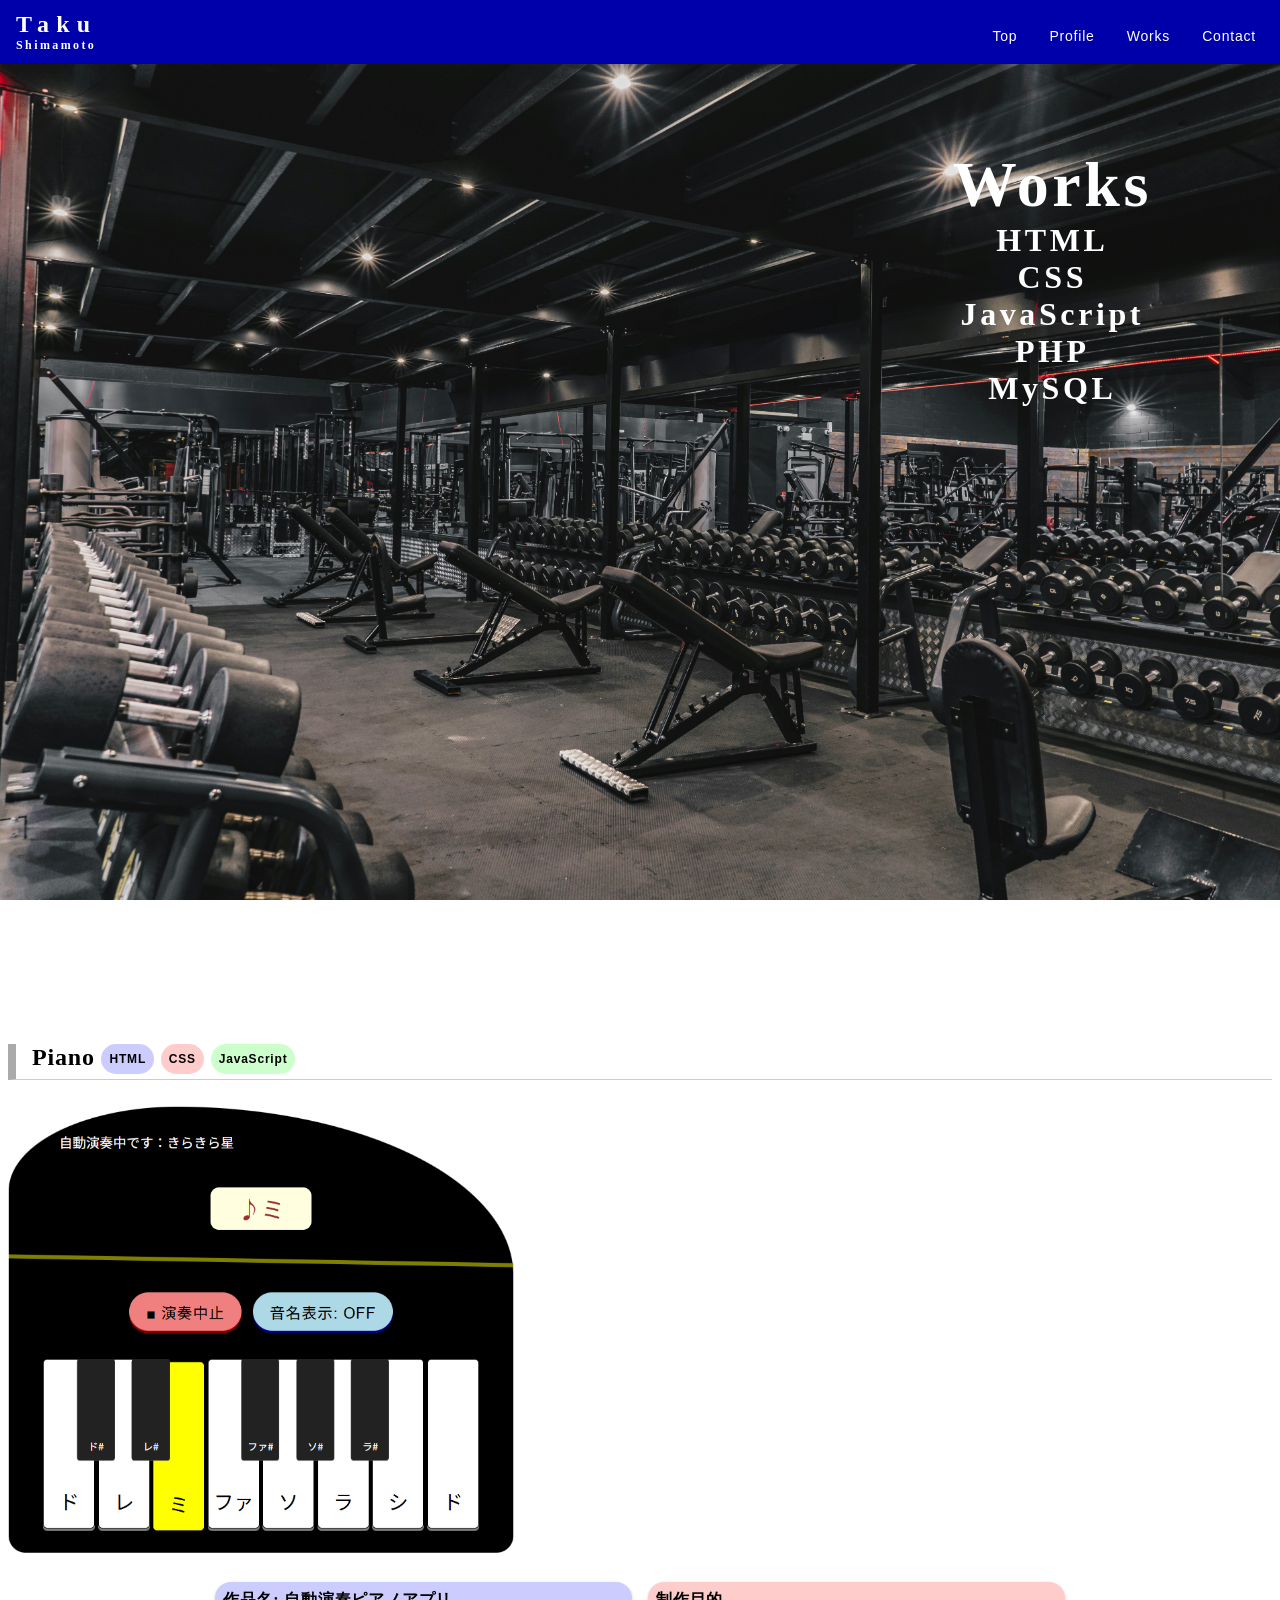
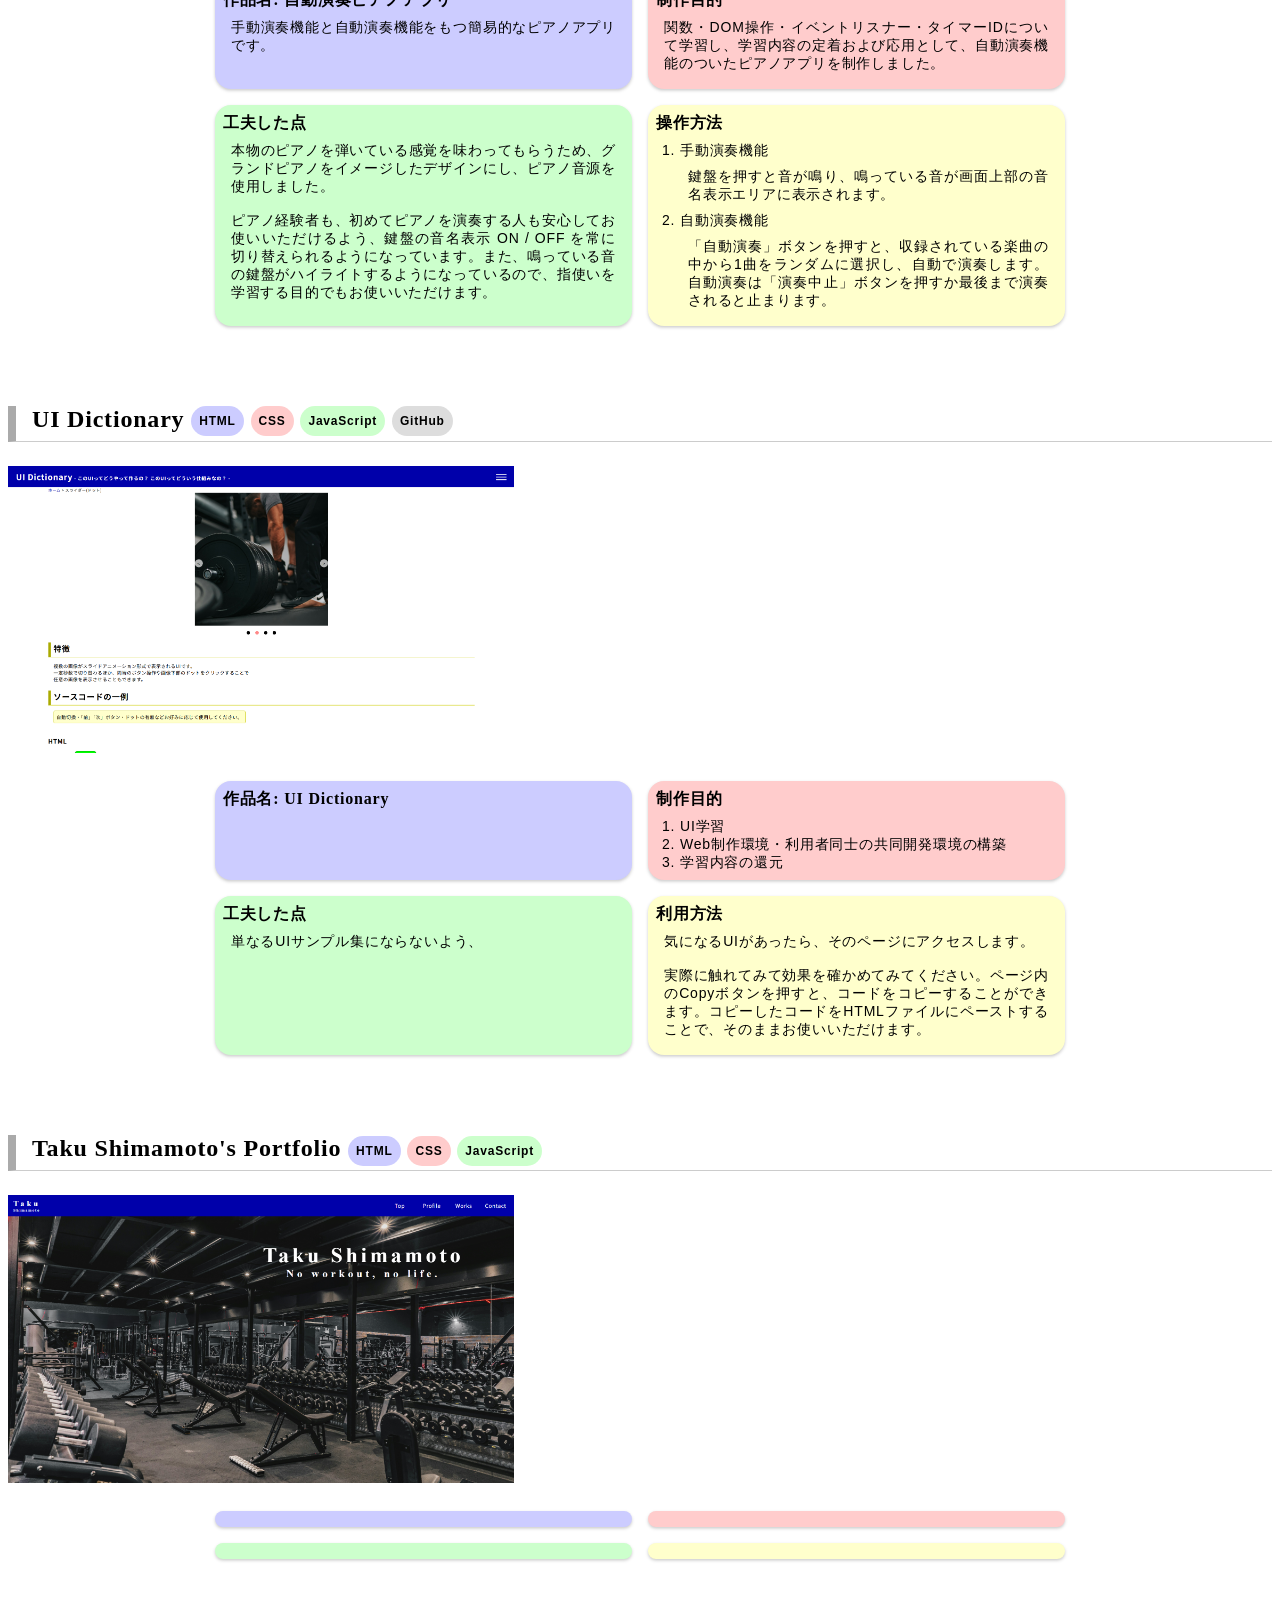
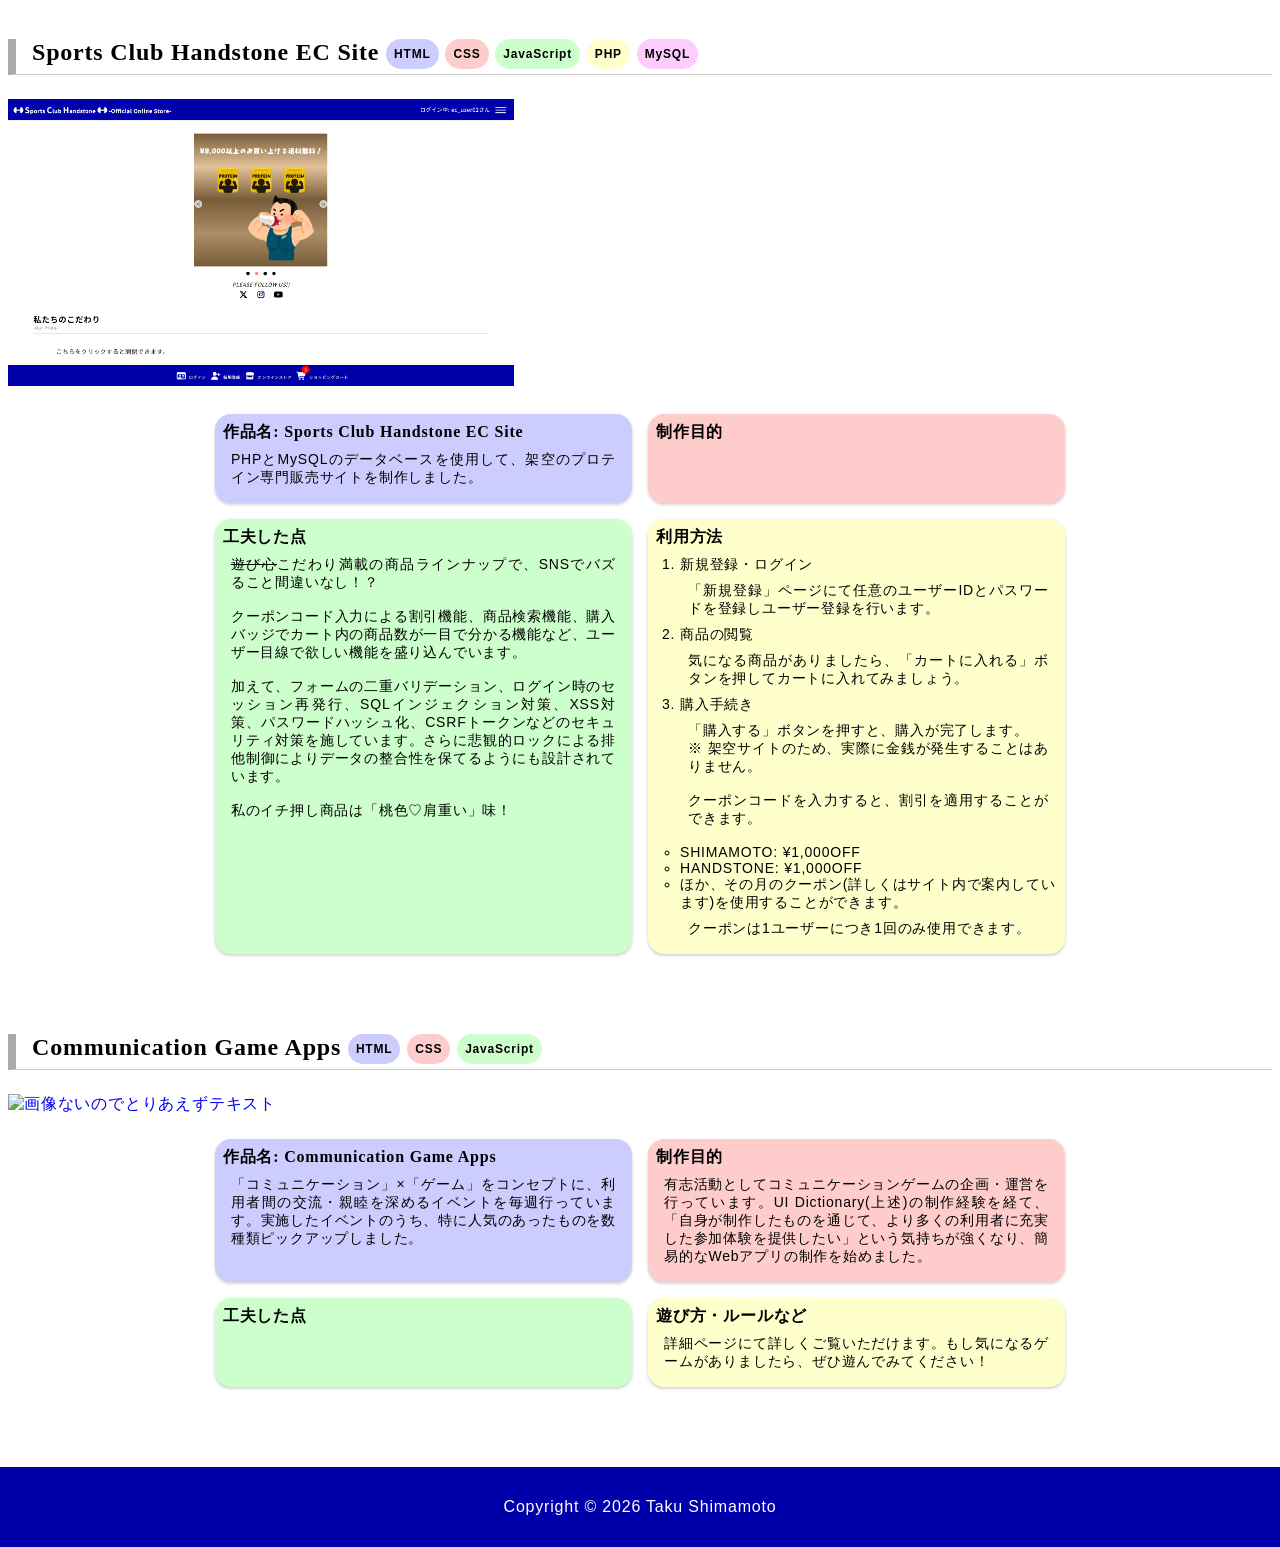
==== works/index.html @ 3e177816 "7/27" ====
<!DOCTYPE html>
<html lang="ja">
    <head>
        <link rel="stylesheet" href="../css/common.css" />
        <link rel="stylesheet" href="../css/works.css" />
        <meta charset="UTF-8" />
        <meta name="viewport" content="width=device-width, initial-scale=1.0" />
        <title>Taku Shimamoto's Portfolio</title>
    </head>
    <body>
        <header>
            <h1 class="header-left">
                    <a href="../index.html">
                        <span>Taku</span>
                        <span>Shimamoto</span>
                    </a>
                </h1>
            <nav class="header-right">
                <ul class="menu-list">
                    <li class="menu"><a href="#">Top</a></li>
                    <li class="menu"><a href="../index.html#profile">Profile</a></li>
                    <li class="menu"><a href="../index.html#works">Works</a></li>
                    <li class="menu"><a href="../index.html#contact">Contact</a></li>
                </ul>
            </nav>
        </header>
        <div class="main-img">
            <h2>
                <span>Works</span>
                <span>HTML<br /> CSS <br /> JavaScript <br /> PHP <br /> MySQL</span>
            </h2>
        </div>
        <main>
            <section>
                <h3 id="piano">
                    Piano
                    <span class="tag html">HTML</span>
                    <span class="tag css">CSS</span>
                    <span class="tag javascript">JavaScript</span>
                </h3>
                <a href="piano.html">
                    <img class="work-img" src="../images/piano.png" alt="自動演奏ピアノアプリ" />
                </a>
                <div class="card-wrapper">
                    <div class="card">
                        <h4>作品名: 自動演奏ピアノアプリ</h4>
                        <p>
                            手動演奏機能と自動演奏機能をもつ簡易的なピアノアプリです。
                        </p>
                    </div>
                    <div class="card">
                        <h4>制作目的</h4>
                        <p>
                            関数・DOM操作・イベントリスナー・タイマーIDについて学習し、学習内容の定着および応用として、自動演奏機能のついたピアノアプリを制作しました。
                        </p>
                    </div>
                    <div class="card">
                        <h4>工夫した点</h4>
                        <p>
                            本物のピアノを弾いている感覚を味わってもらうため、グランドピアノをイメージしたデザインにし、ピアノ音源を使用しました。
                        </p>
                        <p>
                            ピアノ経験者も、初めてピアノを演奏する人も安心してお使いいただけるよう、鍵盤の音名表示 ON / OFF を常に切り替えられるようになっています。また、鳴っている音の鍵盤がハイライトするようになっているので、指使いを学習する目的でもお使いいただけます。
                        </p>
                    </div>
                    <div class="card">
                        <h4>操作方法</h4>
                        <ol>
                            <li>
                                手動演奏機能
                                <p>
                                    鍵盤を押すと音が鳴り、鳴っている音が画面上部の音名表示エリアに表示されます。
                                </p>
                            </li>
                            <li>
                                自動演奏機能
                                <p>
                                    「自動演奏」ボタンを押すと、収録されている楽曲の中から1曲をランダムに選択し、自動で演奏します。自動演奏は「演奏中止」ボタンを押すか最後まで演奏されると止まります。
                                </p>
                            </li>
                        </ol>
                    </div>
                </div>
            </section>
            <section>
                <h3 id="ui_dictionary">
                    UI Dictionary
                    <span class="tag html">HTML</span>
                    <span class="tag css">CSS</span>
                    <span class="tag javascript">JavaScript</span>
                    <span class="tag others">GitHub</span>
                </h3>
                <a href="../../UI_dictionary/index.html">
                    <img class="work-img" src="../images/ui_dictionary.png" alt="UI Dictionary" />
                </a>
                <div class="card-wrapper">
                    <div class="card">
                        <h4>作品名: UI Dictionary</h4>
                        <p>

                        </p>
                    </div>
                    <div class="card">
                        <h4>制作目的</h4>
                        <ol>
                            <li>UI学習</li>
                            <li>Web制作環境・利用者同士の共同開発環境の構築</li>
                            <li>学習内容の還元</li>
                        </ol>
                    </div>
                    <div class="card">
                        <h4>工夫した点</h4>
                        <p>
                            単なるUIサンプル集にならないよう、
                        </p>
                    </div>
                    <div class="card">
                        <h4>利用方法</h4>
                        <p>
                            気になるUIがあったら、そのページにアクセスします。
                        </p>
                        <p>
                            実際に触れてみて効果を確かめてみてください。ページ内のCopyボタンを押すと、コードをコピーすることができます。コピーしたコードをHTMLファイルにペーストすることで、そのままお使いいただけます。
                        </p>
                    </div>
                </div>
            </section>
            <section>
                <h3 id="portfolio">
                    Taku Shimamoto's Portfolio
                    <span class="tag html">HTML</span>
                    <span class="tag css">CSS</span>
                    <span class="tag javascript">JavaScript</span>
                </h3>
                <a href="../index.html">
                    <img class="work-img" src="../images/portfolio.png" alt="Portfolio" />
                </a>
                <div class="card-wrapper">
                    <div class="card">

                    </div>
                    <div class="card">
                        
                    </div>
                    <div class="card">
                        
                    </div>
                    <div class="card">
                        
                    </div>
                </div>
            </section>
            <section>
                <h3 id="ec_site">
                    Sports Club Handstone EC Site
                    <span class="tag html">HTML</span>
                    <span class="tag css">CSS</span>
                    <span class="tag javascript">JavaScript</span>
                    <span class="tag php">PHP</span>
                    <span class="tag mysql">MySQL</span>
                </h3>
                <a href="https://portfolio02.dc-itex.com/hachioji/0010/ec_site/index.php">
                    <img class="work-img" src="../images/ec_site.png" alt="EC Site" />
                </a>
                <div class="card-wrapper">
                    <div class="card">
                        <h4>作品名: Sports Club Handstone EC Site</h4>
                        <p>
                            PHPとMySQLのデータベースを使用して、架空のプロテイン専門販売サイトを制作しました。
                        </p>
                    </div>
                    <div class="card">
                        <h4>制作目的</h4>
                        <p>

                        </p>
                    </div>
                    <div class="card">
                        <h4>工夫した点</h4>
                        <p>
                            <span>遊び心</span>こだわり満載の商品ラインナップで、SNSでバズること間違いなし！？
                        </p>
                        <p>
                            クーポンコード入力による割引機能、商品検索機能、購入バッジでカート内の商品数が一目で分かる機能など、ユーザー目線で欲しい機能を盛り込んでいます。
                        </p>
                        <p>
                            加えて、フォームの二重バリデーション、ログイン時のセッション再発行、SQLインジェクション対策、XSS対策、パスワードハッシュ化、CSRFトークンなどのセキュリティ対策を施しています。さらに悲観的ロックによる排他制御によりデータの整合性を保てるようにも設計されています。
                        </p>
                        <p>
                            私のイチ押し商品は「桃色&#9825;肩重い」味！
                        </p>
                    </div>
                    <div class="card">
                        <h4>利用方法</h4>
                        <ol>
                            <li>
                                新規登録・ログイン
                                <p>
                                    「新規登録」ページにて任意のユーザーIDとパスワードを登録しユーザー登録を行います。
                                </p>
                            </li>
                            <li>
                                商品の閲覧
                                <p>
                                    気になる商品がありましたら、「カートに入れる」ボタンを押してカートに入れてみましょう。
                                </p>
                            </li>
                            <li>
                                購入手続き
                                <p>
                                    「購入する」ボタンを押すと、購入が完了します。<br />
                                    ※ 架空サイトのため、実際に金銭が発生することはありません。
                                </p>
                                <p>
                                    クーポンコードを入力すると、割引を適用することができます。
                                </p>
                                    <ul>
                                        <li>SHIMAMOTO: ¥1,000OFF</li>
                                        <li>HANDSTONE: ¥1,000OFF</li>
                                        <li>ほか、その月のクーポン(詳しくはサイト内で案内しています)を使用することができます。</li>
                                    </ul>
                                <p>
                                    クーポンは1ユーザーにつき1回のみ使用できます。
                                </p>
                            </li>
                        </ol>
                    </div>
                </div>
            </section>
            <section>
                <h3 id="communication_game">
                    Communication Game Apps
                    <span class="tag html">HTML</span>
                    <span class="tag css">CSS</span>
                    <span class="tag javascript">JavaScript</span>
                </h3>
                <a href="communication_games/index.html">
                    <img class="work-img" src="../images/communication_game.png" alt="画像ないのでとりあえずテキスト" />
                </a>
                <div class="card-wrapper">
                    <div class="card">
                        <h4>作品名: Communication Game Apps</h4>
                        <p>
                            「コミュニケーション」×「ゲーム」をコンセプトに、利用者間の交流・親睦を深めるイベントを毎週行っています。実施したイベントのうち、特に人気のあったものを数種類ピックアップしました。
                        </p>
                    </div>
                    <div class="card">
                        <h4>制作目的</h4>
                        <p>
                            有志活動としてコミュニケーションゲームの企画・運営を行っています。UI Dictionary(上述)の制作経験を経て、「自身が制作したものを通じて、より多くの利用者に充実した参加体験を提供したい」という気持ちが強くなり、簡易的なWebアプリの制作を始めました。
                        </p>
                    </div>
                    <div class="card">
                        <h4>工夫した点</h4>
                    </div>
                    <div class="card">
                        <h4>遊び方・ルールなど</h4>
                        <p>
                            詳細ページにて詳しくご覧いただけます。もし気になるゲームがありましたら、ぜひ遊んでみてください！
                        </p>
                    </div>
                </div>
            </section>
        </main>
        <footer>
            Copyright &copy; 2026 Taku Shimamoto
        </footer>
    </body>
</html>
---- css/common.css ----
@import url(variables.css);

* {
    box-sizing: border-box;
    margin: 0;
    padding: 0;
}

html {
    scroll-behavior: smooth;
    scroll-padding-top: calc(var(--header-height) + var(--space-small));
}

body {
    font-family: var(--font-family-primary);
    letter-spacing: .05em;
}

a {
    text-decoration: underline;
    text-decoration-color: transparent;
    transition: text-decoration-color var(--duration-short);
}

a:hover {
    font-weight: bold;
    text-decoration-color: var(--primary-font-color);
}

header {
    align-items: center;
    background-color: var(--primary-background-color);
    color: var(--primary-font-color);
    display: flex;
    height: var(--header-height);
    justify-content: space-between;
    left: 0;
    top: 0;
    position: fixed;
    width: 100%;
    z-index: 100;
}

header a {
    color: inherit;
}

h1,
h2,
h3,
h4 {
    font-family: var(--font-family-secondary);
}

h1 {
    font-size: var(--font-size-x-large);
    margin-left: var(--space-small);
}

h1 a {
    text-decoration: none;
}

h1 span:first-child {
    letter-spacing: .3em;
}

h1 span:last-child {
    display: block;
    font-size: var(--font-size-x-small);
    letter-spacing: .2em;
}

.menu-list {
    display: flex;
    gap: var(--space-small);
    list-style: none;
    margin-right: var(--space-small);
}

.menu a {
    display: inline-block;
    line-height: var(--header-height);
    padding: 0 var(--space-x-small);
    text-align: center;
    max-width: var(--menu-width);
}

.main-img {
    background-image: url(../images/main.jpg);
    background-position: center;
    background-size: cover;
    height: calc(100vh - var(--header-height));
    margin-top: var(--header-height);
    max-width: 100%;
    position: relative;
}

h2 {
    color: var(--primary-font-color);
    letter-spacing: 0.15em;
    right: 10%;
    position: absolute;
    text-align: center;
    top: 10%;
}

h2 span {
    display: block;
}

h2 span:first-of-type {
    font-size: var(--font-size-xxx-large);
}

h2 span:last-of-type {
    font-size: var(--font-size-xx-large);
}

main {
    display: flex;
    flex-direction: column;
    justify-content: center;
    margin: var(--header-height) auto 0 auto;
    max-width: var(--page-width);
    padding: 0 var(--space-x-small);
}

h3 {
    border-bottom: var(--border-width-base) solid var(--border-bottom-color);
    border-left: var(--border-left) solid var(--border-left-color);
    font-size: var(--font-size-x-large);
    margin: var(--space-xx-large) 0 var(--space-medium) 0;
    padding: 0 0 var(--space-x-small) var(--space-small);
}

ol {
    padding-inline-start: var(--space-medium);
}

.work-img {
    max-width: 100%;
    transition:
        border-radius var(--duration-long),
        transform var(--duration-long);
}

.work-img:hover {
    border-radius: var(--border-radius-base);
    transform: scale(1.25);
}

h5 {
    font-size: var(--font-size-base);
}

footer {
    background-color: var(--primary-background-color);
    color: var(--primary-font-color);
    display: grid;
    height: var(--footer-height);
    margin-top: var(--space-xx-large);
    place-items: center;
}

@media (max-width: 376px) {
    .header-right {
        display: none;
    }

    h2 {
        right: 5%;
        top: 5%;
    }

    h2 span:first-of-type {
        font-size: var(--font-size-xx-large);
    }

    h2 span:last-of-type {
        font-size: var(--font-size-large);
    }

}
---- css/works.css ----
@import url(variables.css);

section > a {
    display: inline-block;
    width: 40%;
    margin: 0 auto;
}

section > a img {
    display: block;
    width: 100%;
}

.card-wrapper {
    display: flex;
    flex-wrap: wrap;
    gap: var(--space-small);
    justify-content: center;
    margin-top: var(--space-medium);
    max-width: 100%;
}

.card {
    border-radius: var(--border-radius-large);
    box-shadow: 0 0.1em 0.2em var(--border-bottom-color);
    padding: var(--space-x-small);
    width: 33%;
}

.card p {
    font-size: var(--font-size-small);
    text-align: justify;
    padding: var(--space-x-small);
}

.card p span {
    text-decoration: line-through;
}

.card:nth-of-type(1) {
    background-color: var(--light-color-fisrt);
}

.card:nth-of-type(2) {
    background-color: var(--light-color-second);
}

.card:nth-of-type(3) {
    background-color: var(--light-color-third);
}

.card:nth-of-type(4) {
    background-color: var(--light-color-fourth);
}

.tag {
    border-radius: var(--border-radius-max);
    cursor: default;
    font-family: var(--font-family-primary);
    font-size: var(--font-size-x-small);
    padding: var(--space-x-small);
    vertical-align: middle;
}

.html {
    background-color: var(--light-color-fisrt);
}

.css {
    background-color: var(--light-color-second);
}

.javascript {
    background-color: var(--light-color-third);
}

.php {
    background-color: var(--light-color-fourth);
}

.mysql {
    background-color: var(--light-color-fifth);
}

.others {
    background-color: var(--light-color-sixth);
}

ol, ul {
    font-size: var(--font-size-small);
    margin-top: var(--space-x-small);
}

@media (max-width: 376px) {
    section > a {
        width: 100%;
    }

    .card {
        width: 100%;
    }
}
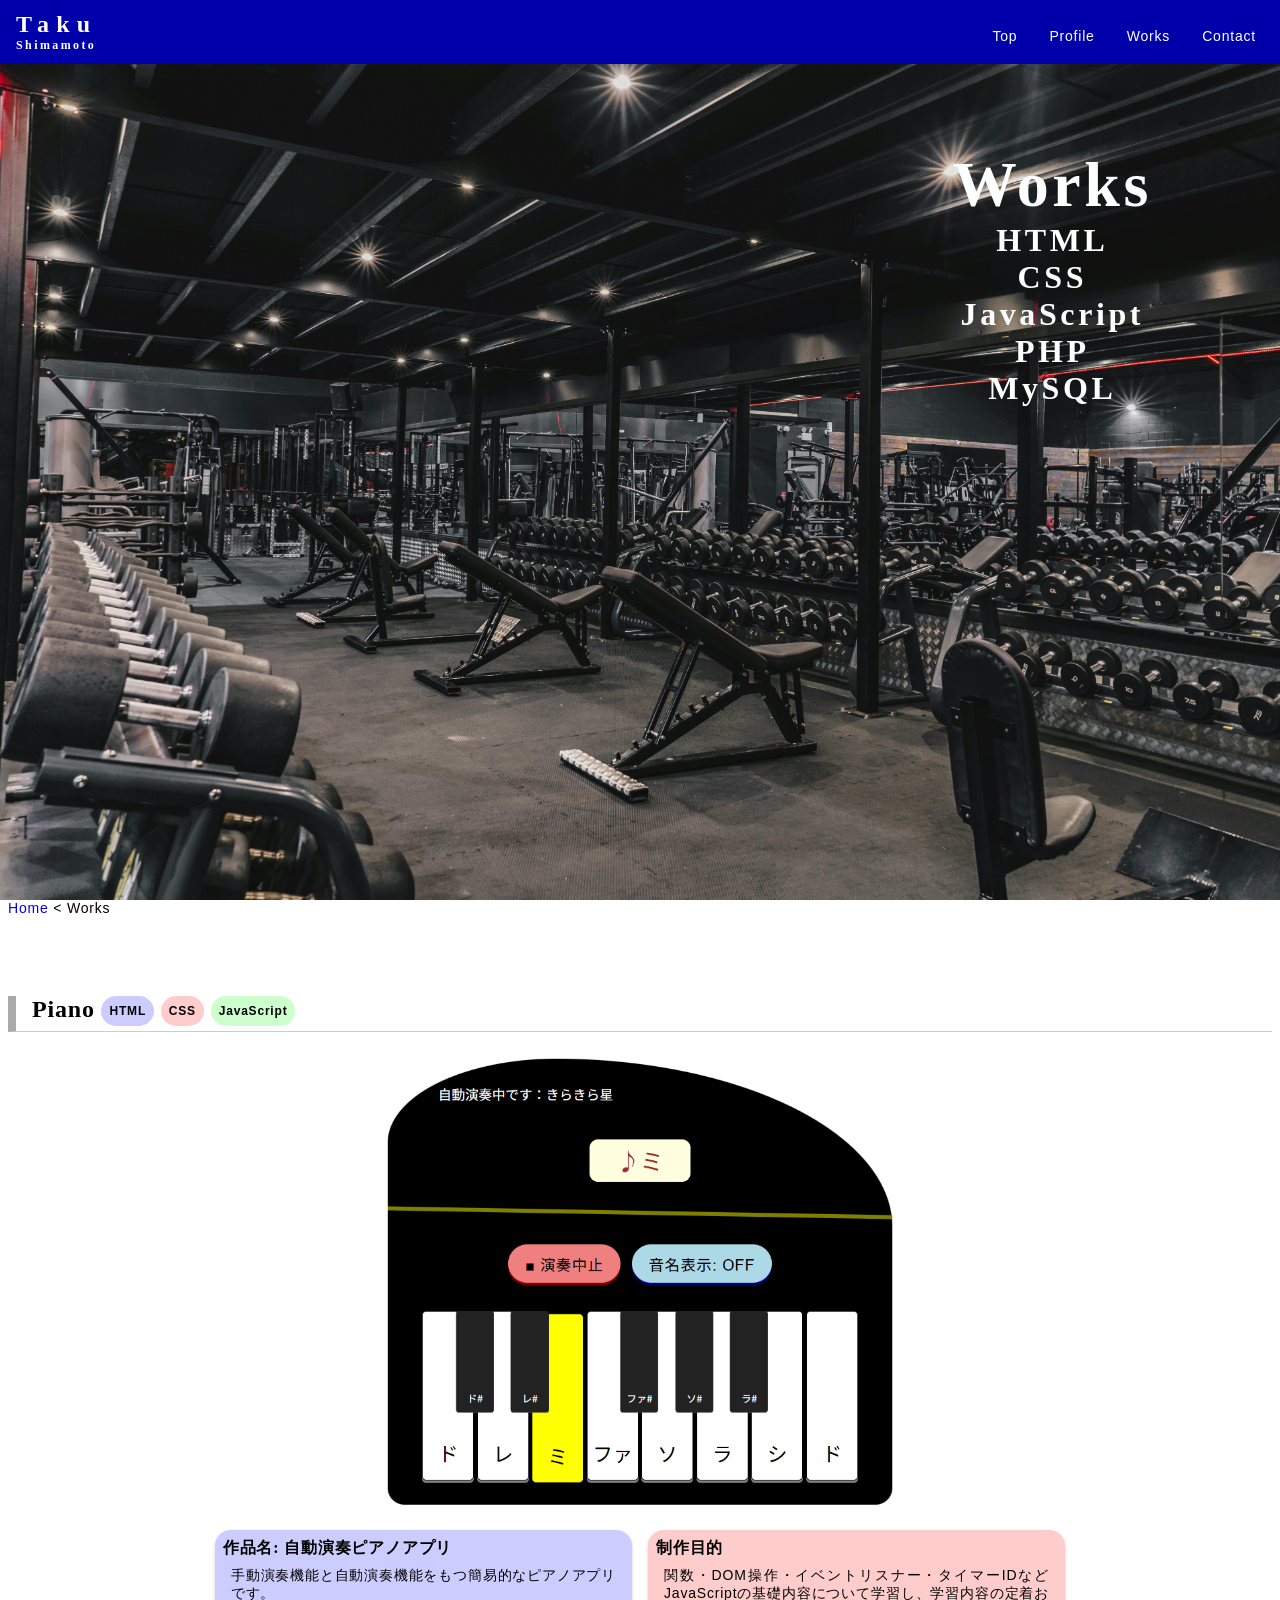
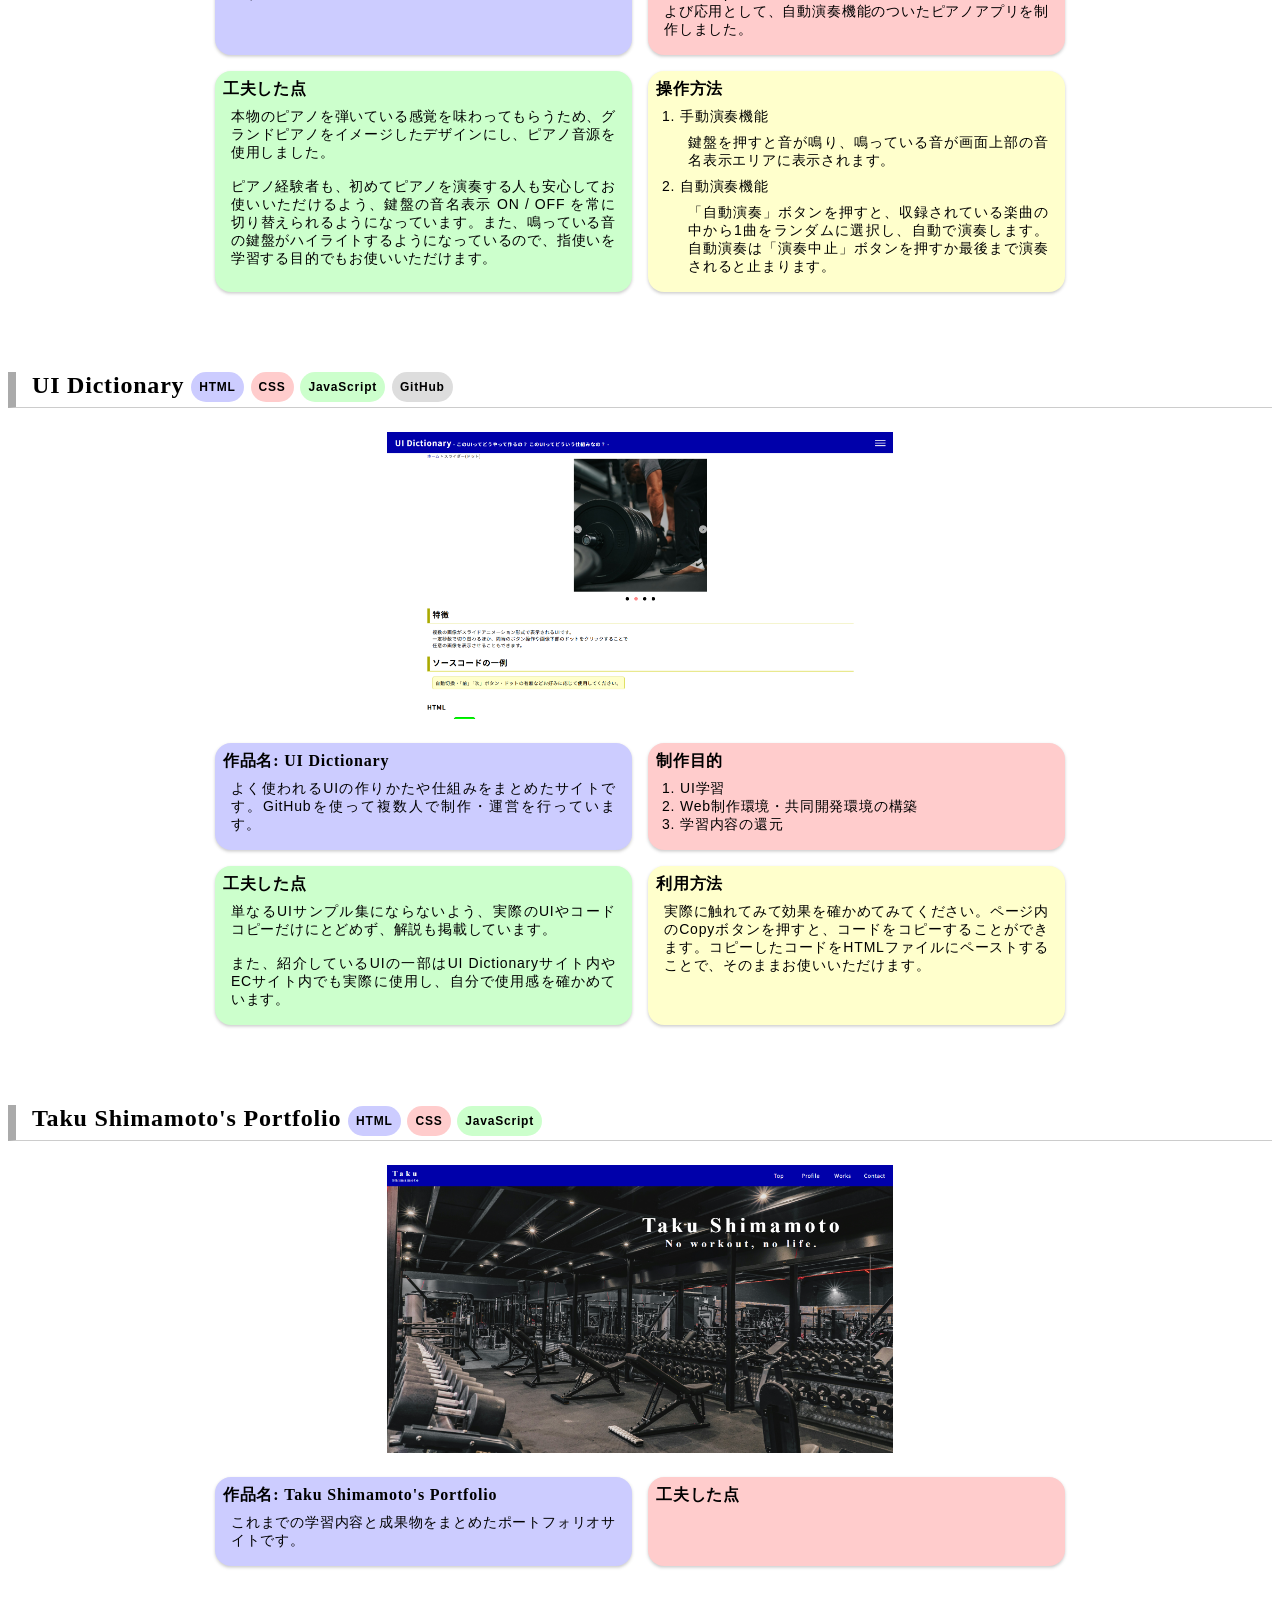
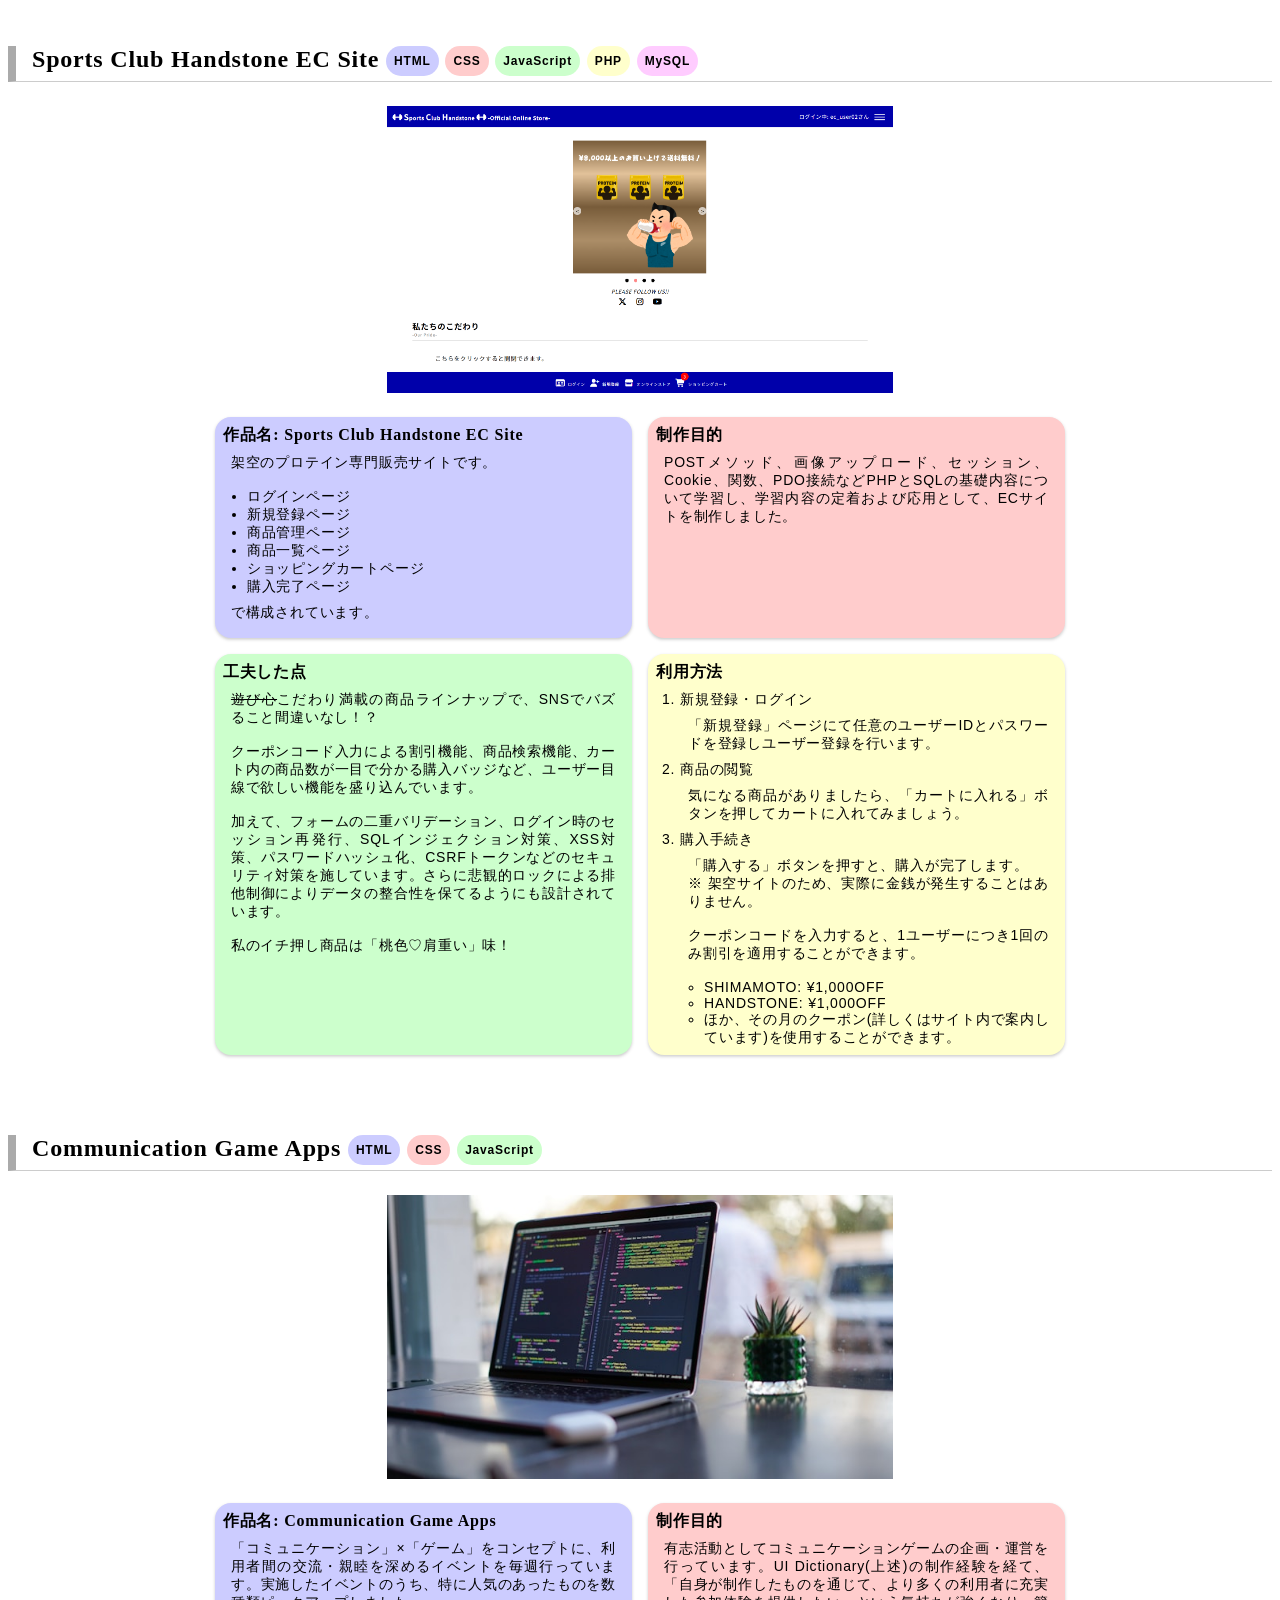
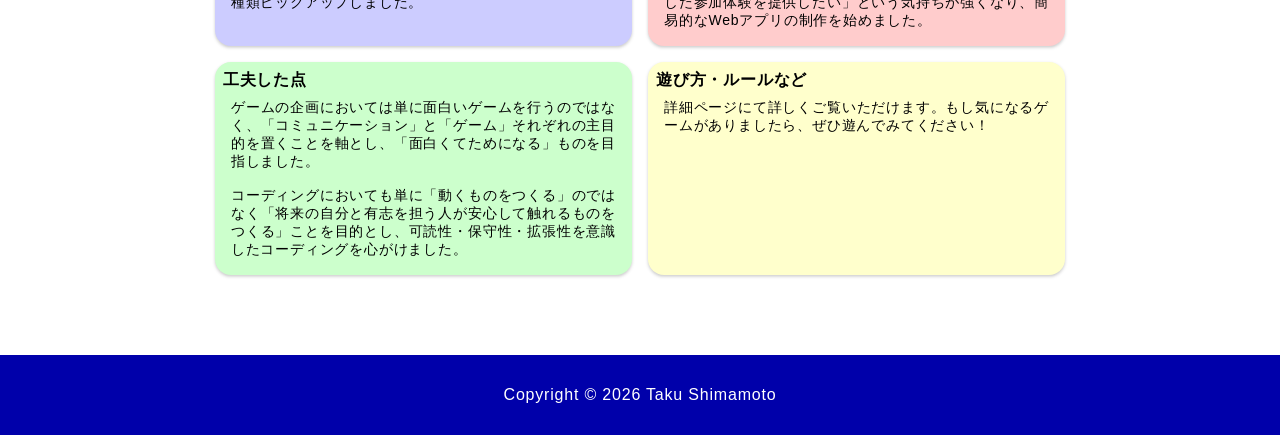
==== commit d208adbf: "7/28" ====
--- a/works/index.html
+++ b/works/index.html
@@ -27,10 +27,19 @@
         <div class="main-img">
             <h2>
                 <span>Works</span>
-                <span>HTML<br /> CSS <br /> JavaScript <br /> PHP <br /> MySQL</span>
+                <span>
+                    HTML<br />
+                    CSS<br />
+                    JavaScript<br /> 
+                    PHP<br />
+                    MySQL
+                </span>
             </h2>
         </div>
         <main>
+            <nav class="breadcrumb-list">
+                <a href="../index.html">Home</a> &lt; Works
+            </nav>
             <section>
                 <h3 id="piano">
                     Piano
@@ -51,7 +60,7 @@
                     <div class="card">
                         <h4>制作目的</h4>
                         <p>
-                            関数・DOM操作・イベントリスナー・タイマーIDについて学習し、学習内容の定着および応用として、自動演奏機能のついたピアノアプリを制作しました。
+                            関数・DOM操作・イベントリスナー・タイマーIDなどJavaScriptの基礎内容について学習し、学習内容の定着および応用として、自動演奏機能のついたピアノアプリを制作しました。
                         </p>
                     </div>
                     <div class="card">
@@ -97,28 +106,28 @@
                     <div class="card">
                         <h4>作品名: UI Dictionary</h4>
                         <p>
-
+                            よく使われるUIの作りかたや仕組みをまとめたサイトです。GitHubを使って複数人で制作・運営を行っています。
                         </p>
                     </div>
                     <div class="card">
                         <h4>制作目的</h4>
                         <ol>
                             <li>UI学習</li>
-                            <li>Web制作環境・利用者同士の共同開発環境の構築</li>
+                            <li>Web制作環境・共同開発環境の構築</li>
                             <li>学習内容の還元</li>
                         </ol>
                     </div>
                     <div class="card">
                         <h4>工夫した点</h4>
                         <p>
-                            単なるUIサンプル集にならないよう、
+                            単なるUIサンプル集にならないよう、実際のUIやコードコピーだけにとどめず、解説も掲載しています。
+                        </p>
+                        <p>
+                            また、紹介しているUIの一部はUI Dictionaryサイト内やECサイト内でも実際に使用し、自分で使用感を確かめています。
                         </p>
                     </div>
                     <div class="card">
                         <h4>利用方法</h4>
-                        <p>
-                            気になるUIがあったら、そのページにアクセスします。
-                        </p>
                         <p>
                             実際に触れてみて効果を確かめてみてください。ページ内のCopyボタンを押すと、コードをコピーすることができます。コピーしたコードをHTMLファイルにペーストすることで、そのままお使いいただけます。
                         </p>
@@ -137,16 +146,13 @@
                 </a>
                 <div class="card-wrapper">
                     <div class="card">
-
-                    </div>
-                    <div class="card">
-                        
-                    </div>
-                    <div class="card">
-                        
-                    </div>
-                    <div class="card">
-                        
+                        <h4>作品名: Taku Shimamoto's Portfolio</h4>
+                        <p>
+                            これまでの学習内容と成果物をまとめたポートフォリオサイトです。
+                        </p>
+                    </div>
+                    <div class="card">
+                        <h4>工夫した点</h4>
                     </div>
                 </div>
             </section>
@@ -166,13 +172,24 @@
                     <div class="card">
                         <h4>作品名: Sports Club Handstone EC Site</h4>
                         <p>
-                            PHPとMySQLのデータベースを使用して、架空のプロテイン専門販売サイトを制作しました。
-                        </p>
-                    </div>
-                    <div class="card">
-                        <h4>制作目的</h4>
-                        <p>
-
+                            架空のプロテイン専門販売サイトです。
+                        </p>
+                        <ul>
+                            <li>ログインページ</li>
+                            <li>新規登録ページ</li>
+                            <li>商品管理ページ</li>
+                            <li>商品一覧ページ</li>
+                            <li>ショッピングカートページ</li>
+                            <li>購入完了ページ</li>
+                        </ul>
+                        <p>
+                            で構成されています。
+                        </p>
+                    </div>
+                    <div class="card">
+                        <h4>制作目的</h4>
+                        <p>
+                            POSTメソッド、画像アップロード、セッション、Cookie、関数、PDO接続などPHPとSQLの基礎内容について学習し、学習内容の定着および応用として、ECサイトを制作しました。
                         </p>
                     </div>
                     <div class="card">
@@ -181,7 +198,7 @@
                             <span>遊び心</span>こだわり満載の商品ラインナップで、SNSでバズること間違いなし！？
                         </p>
                         <p>
-                            クーポンコード入力による割引機能、商品検索機能、購入バッジでカート内の商品数が一目で分かる機能など、ユーザー目線で欲しい機能を盛り込んでいます。
+                            クーポンコード入力による割引機能、商品検索機能、カート内の商品数が一目で分かる購入バッジなど、ユーザー目線で欲しい機能を盛り込んでいます。
                         </p>
                         <p>
                             加えて、フォームの二重バリデーション、ログイン時のセッション再発行、SQLインジェクション対策、XSS対策、パスワードハッシュ化、CSRFトークンなどのセキュリティ対策を施しています。さらに悲観的ロックによる排他制御によりデータの整合性を保てるようにも設計されています。
@@ -212,16 +229,13 @@
                                     ※ 架空サイトのため、実際に金銭が発生することはありません。
                                 </p>
                                 <p>
-                                    クーポンコードを入力すると、割引を適用することができます。
-                                </p>
-                                    <ul>
-                                        <li>SHIMAMOTO: ¥1,000OFF</li>
-                                        <li>HANDSTONE: ¥1,000OFF</li>
-                                        <li>ほか、その月のクーポン(詳しくはサイト内で案内しています)を使用することができます。</li>
-                                    </ul>
-                                <p>
-                                    クーポンは1ユーザーにつき1回のみ使用できます。
-                                </p>
+                                    クーポンコードを入力すると、1ユーザーにつき1回のみ割引を適用することができます。
+                                </p>
+                                <ul>
+                                    <li>SHIMAMOTO: ¥1,000OFF</li>
+                                    <li>HANDSTONE: ¥1,000OFF</li>
+                                    <li>ほか、その月のクーポン(詳しくはサイト内で案内しています)を使用することができます。</li>
+                                </ul>
                             </li>
                         </ol>
                     </div>
@@ -235,7 +249,7 @@
                     <span class="tag javascript">JavaScript</span>
                 </h3>
                 <a href="communication_games/index.html">
-                    <img class="work-img" src="../images/communication_game.png" alt="画像ないのでとりあえずテキスト" />
+                    <img class="work-img" src="../images/communication_game.jpg" alt="画像ないのでとりあえずテキスト" />
                 </a>
                 <div class="card-wrapper">
                     <div class="card">
@@ -252,6 +266,12 @@
                     </div>
                     <div class="card">
                         <h4>工夫した点</h4>
+                        <p>
+                            ゲームの企画においては単に面白いゲームを行うのではなく、「コミュニケーション」と「ゲーム」それぞれの主目的を置くことを軸とし、「面白くてためになる」ものを目指しました。
+                        </p>
+                        <p>
+                            コーディングにおいても単に「動くものをつくる」のではなく「将来の自分と有志を担う人が安心して触れるものをつくる」ことを目的とし、可読性・保守性・拡張性を意識したコーディングを心がけました。
+                        </p>
                     </div>
                     <div class="card">
                         <h4>遊び方・ルールなど</h4>
--- a/css/common.css
+++ b/css/common.css
@@ -24,7 +24,7 @@
 
 a:hover {
     font-weight: bold;
-    text-decoration-color: var(--primary-font-color);
+    text-decoration-color: inherit;
 }
 
 header {
@@ -121,9 +121,13 @@
     display: flex;
     flex-direction: column;
     justify-content: center;
-    margin: var(--header-height) auto 0 auto;
+    margin: 0 auto;
     max-width: var(--page-width);
     padding: 0 var(--space-x-small);
+}
+
+.breadcrumb-list {
+    font-size: var(--font-size-small);
 }
 
 h3 {
@@ -134,6 +138,7 @@
     padding: 0 0 var(--space-x-small) var(--space-small);
 }
 
+ul,
 ol {
     padding-inline-start: var(--space-medium);
 }
--- a/css/works.css
+++ b/css/works.css
@@ -1,7 +1,7 @@
 @import url(variables.css);
 
 section > a {
-    display: inline-block;
+    display: block;
     width: 40%;
     margin: 0 auto;
 }
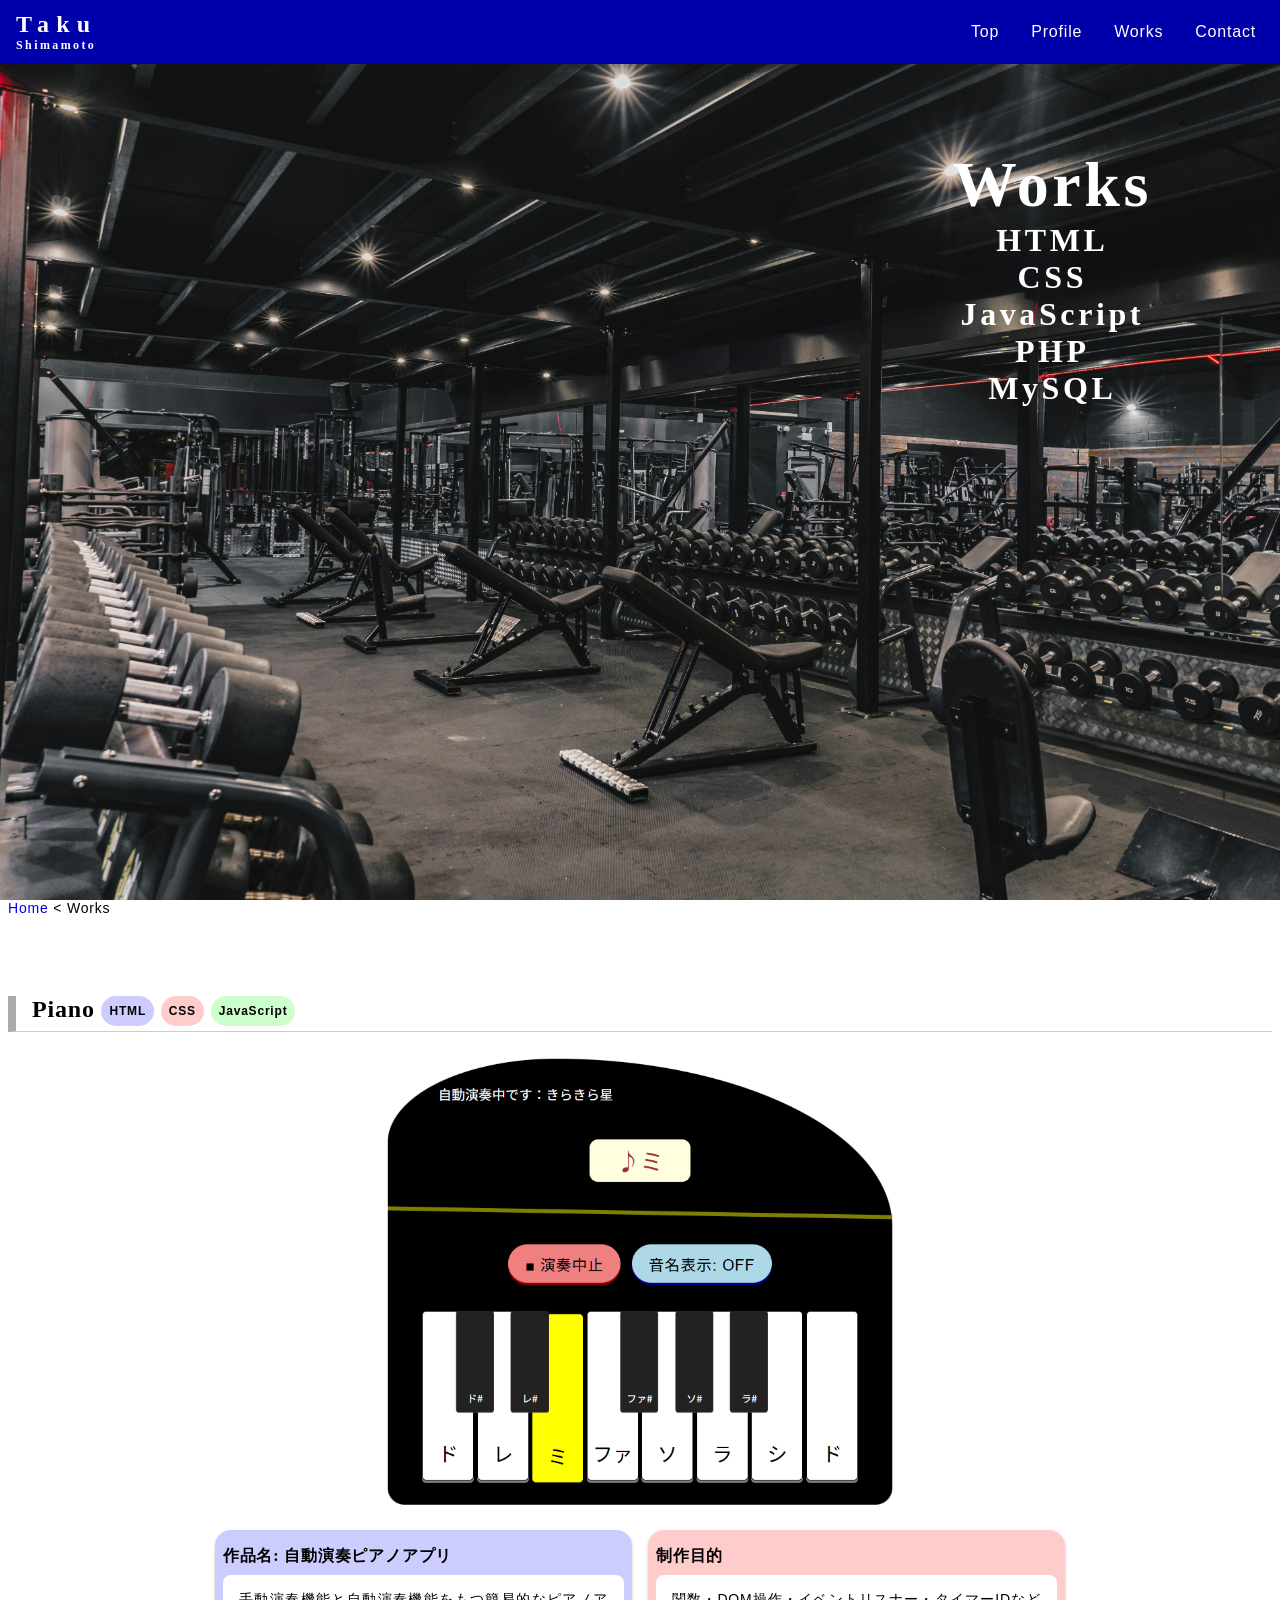
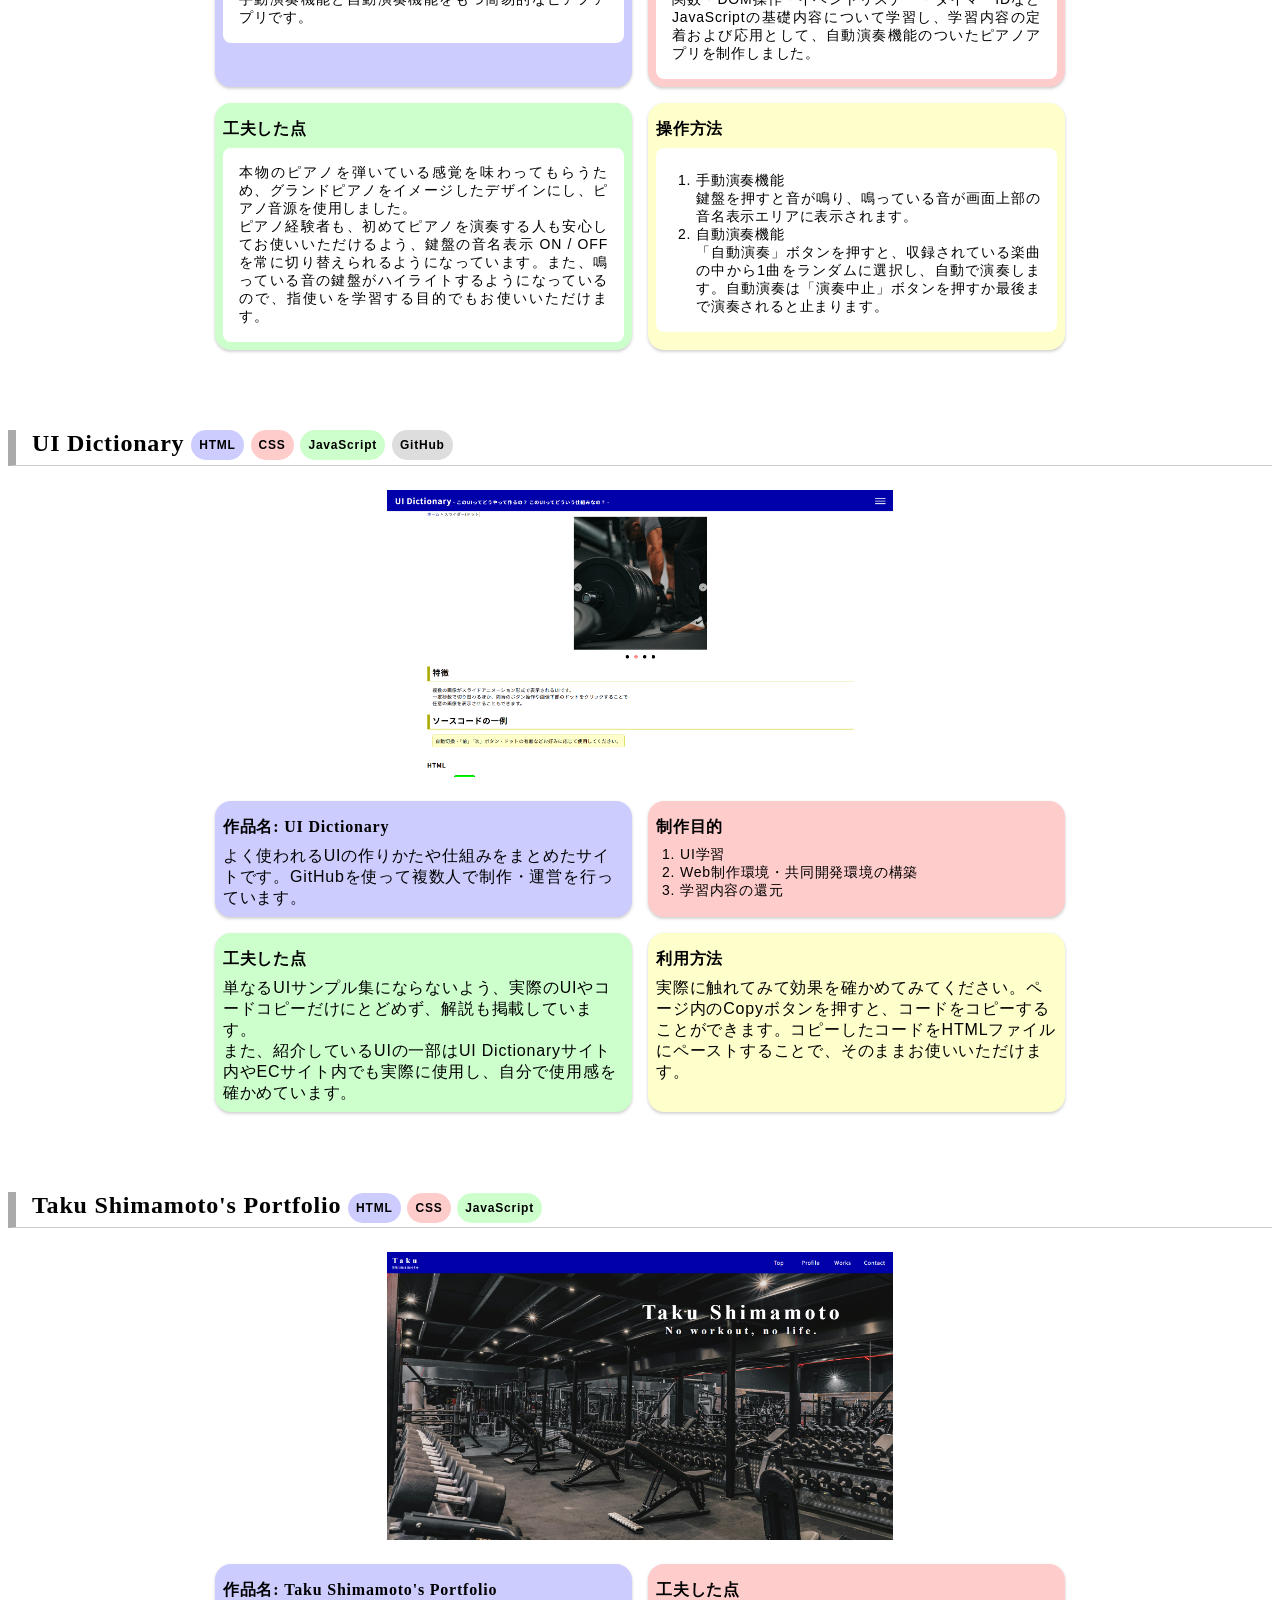
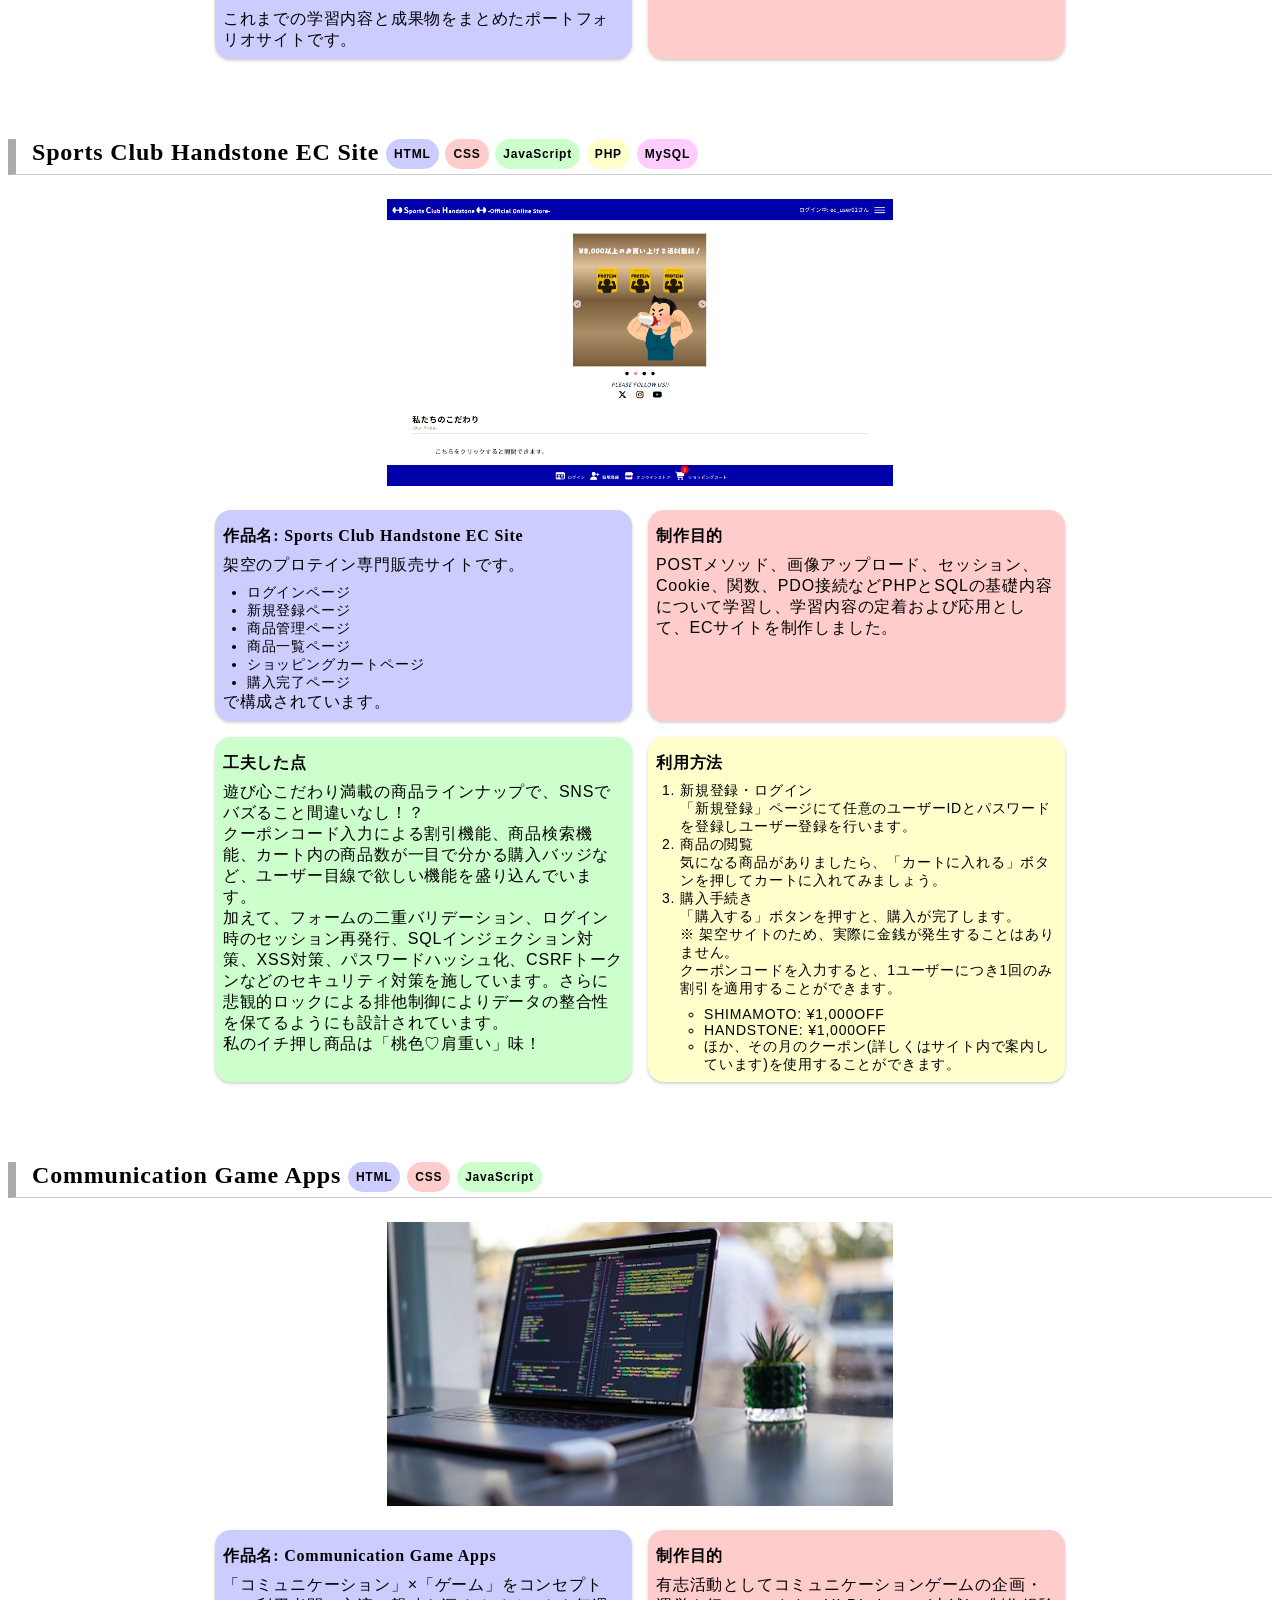
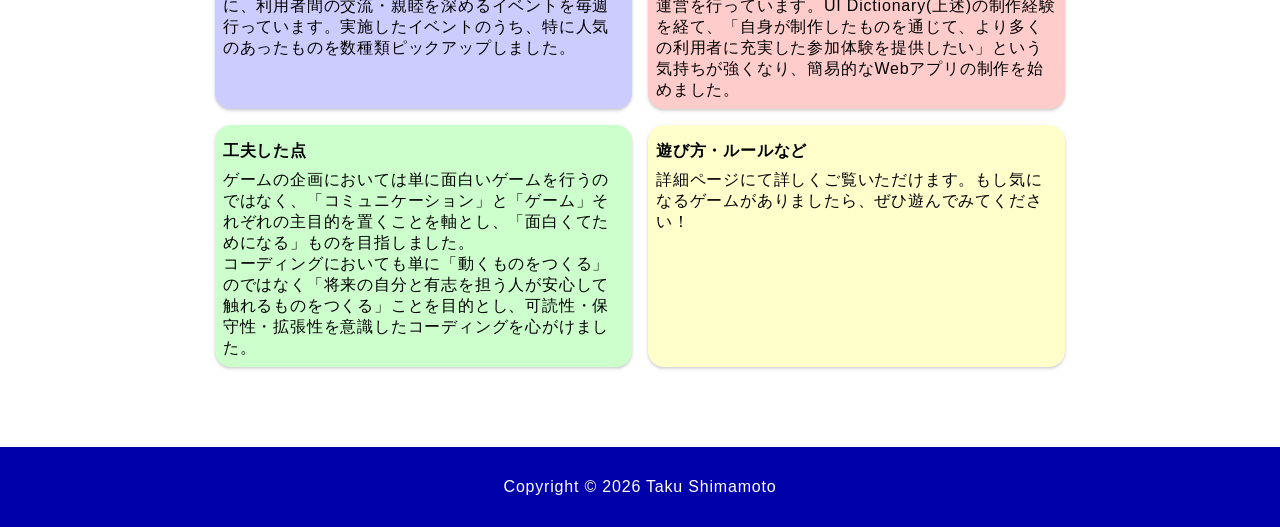
==== commit 7a441500: "7/29" ====
--- a/works/index.html
+++ b/works/index.html
@@ -53,41 +53,49 @@
                 <div class="card-wrapper">
                     <div class="card">
                         <h4>作品名: 自動演奏ピアノアプリ</h4>
-                        <p>
-                            手動演奏機能と自動演奏機能をもつ簡易的なピアノアプリです。
-                        </p>
-                    </div>
-                    <div class="card">
-                        <h4>制作目的</h4>
-                        <p>
-                            関数・DOM操作・イベントリスナー・タイマーIDなどJavaScriptの基礎内容について学習し、学習内容の定着および応用として、自動演奏機能のついたピアノアプリを制作しました。
-                        </p>
-                    </div>
-                    <div class="card">
-                        <h4>工夫した点</h4>
-                        <p>
-                            本物のピアノを弾いている感覚を味わってもらうため、グランドピアノをイメージしたデザインにし、ピアノ音源を使用しました。
-                        </p>
-                        <p>
-                            ピアノ経験者も、初めてピアノを演奏する人も安心してお使いいただけるよう、鍵盤の音名表示 ON / OFF を常に切り替えられるようになっています。また、鳴っている音の鍵盤がハイライトするようになっているので、指使いを学習する目的でもお使いいただけます。
-                        </p>
+                        <div class="card-text">
+                            <p>
+                                手動演奏機能と自動演奏機能をもつ簡易的なピアノアプリです。
+                            </p>
+                        </div>
+                    </div>
+                    <div class="card">
+                        <h4>制作目的</h4>
+                        <div class="card-text">
+                            <p>
+                                関数・DOM操作・イベントリスナー・タイマーIDなどJavaScriptの基礎内容について学習し、学習内容の定着および応用として、自動演奏機能のついたピアノアプリを制作しました。
+                            </p>
+                        </div>
+                    </div>
+                    <div class="card">
+                        <h4>工夫した点</h4>
+                        <div class="card-text">
+                            <p>
+                                本物のピアノを弾いている感覚を味わってもらうため、グランドピアノをイメージしたデザインにし、ピアノ音源を使用しました。
+                            </p>
+                            <p>
+                                ピアノ経験者も、初めてピアノを演奏する人も安心してお使いいただけるよう、鍵盤の音名表示 ON / OFF を常に切り替えられるようになっています。また、鳴っている音の鍵盤がハイライトするようになっているので、指使いを学習する目的でもお使いいただけます。
+                            </p>
+                        </div>
                     </div>
                     <div class="card">
                         <h4>操作方法</h4>
-                        <ol>
-                            <li>
-                                手動演奏機能
-                                <p>
-                                    鍵盤を押すと音が鳴り、鳴っている音が画面上部の音名表示エリアに表示されます。
-                                </p>
-                            </li>
-                            <li>
-                                自動演奏機能
-                                <p>
-                                    「自動演奏」ボタンを押すと、収録されている楽曲の中から1曲をランダムに選択し、自動で演奏します。自動演奏は「演奏中止」ボタンを押すか最後まで演奏されると止まります。
-                                </p>
-                            </li>
-                        </ol>
+                        <div class="card-text">
+                            <ol>
+                                <li>
+                                    手動演奏機能
+                                    <p>
+                                        鍵盤を押すと音が鳴り、鳴っている音が画面上部の音名表示エリアに表示されます。
+                                    </p>
+                                </li>
+                                <li>
+                                    自動演奏機能
+                                    <p>
+                                        「自動演奏」ボタンを押すと、収録されている楽曲の中から1曲をランダムに選択し、自動で演奏します。自動演奏は「演奏中止」ボタンを押すか最後まで演奏されると止まります。
+                                    </p>
+                                </li>
+                            </ol>
+                        </div>
                     </div>
                 </div>
             </section>
--- a/css/common.css
+++ b/css/common.css
@@ -1,4 +1,16 @@
 @import url(variables.css);
+
+@keyframes fadeIn {
+    from {
+        opacity: 0;
+        transform: translateY(20%);
+    }
+
+    to {
+        opacity: 1;
+        transform: translateX(0);
+    }
+}
 
 * {
     box-sizing: border-box;
@@ -155,8 +167,16 @@
     transform: scale(1.25);
 }
 
+h4 {
+    margin: var(--space-x-small) 0;
+}
+
 h5 {
     font-size: var(--font-size-base);
+}
+
+.bold {
+    font-weight: bold;
 }
 
 footer {
@@ -165,6 +185,7 @@
     display: grid;
     height: var(--footer-height);
     margin-top: var(--space-xx-large);
+    max-width: 100%;
     place-items: center;
 }
 
--- a/css/works.css
+++ b/css/works.css
@@ -27,13 +27,15 @@
     width: 33%;
 }
 
-.card p {
+.card-text {
+    background-color: var(--card-text-background);
+    border-radius: var(--border-radius-base);
     font-size: var(--font-size-small);
+    padding: var(--space-small);
     text-align: justify;
-    padding: var(--space-x-small);
 }
 
-.card p span {
+.card-text span {
     text-decoration: line-through;
 }
 
@@ -86,7 +88,7 @@
     background-color: var(--light-color-sixth);
 }
 
-ol, ul {
+ol, ul:not(.menu-list) {
     font-size: var(--font-size-small);
     margin-top: var(--space-x-small);
 }
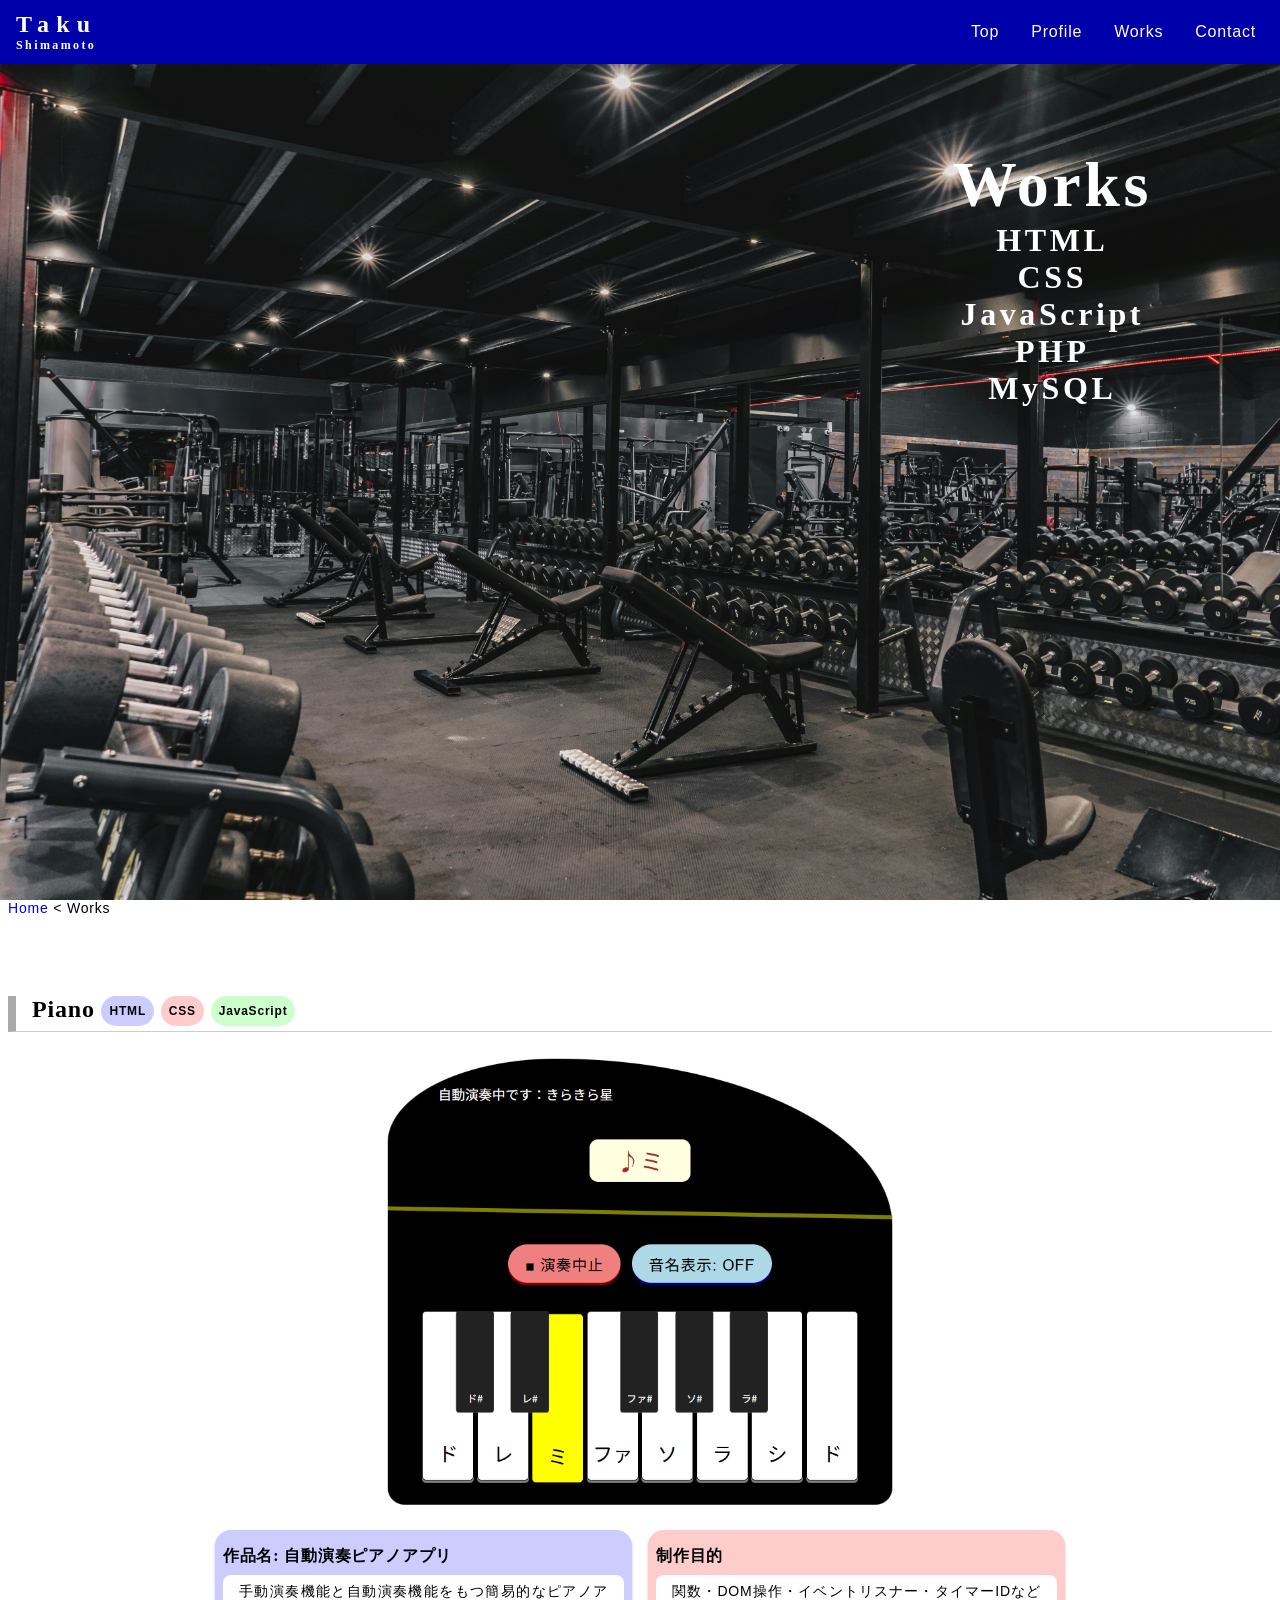
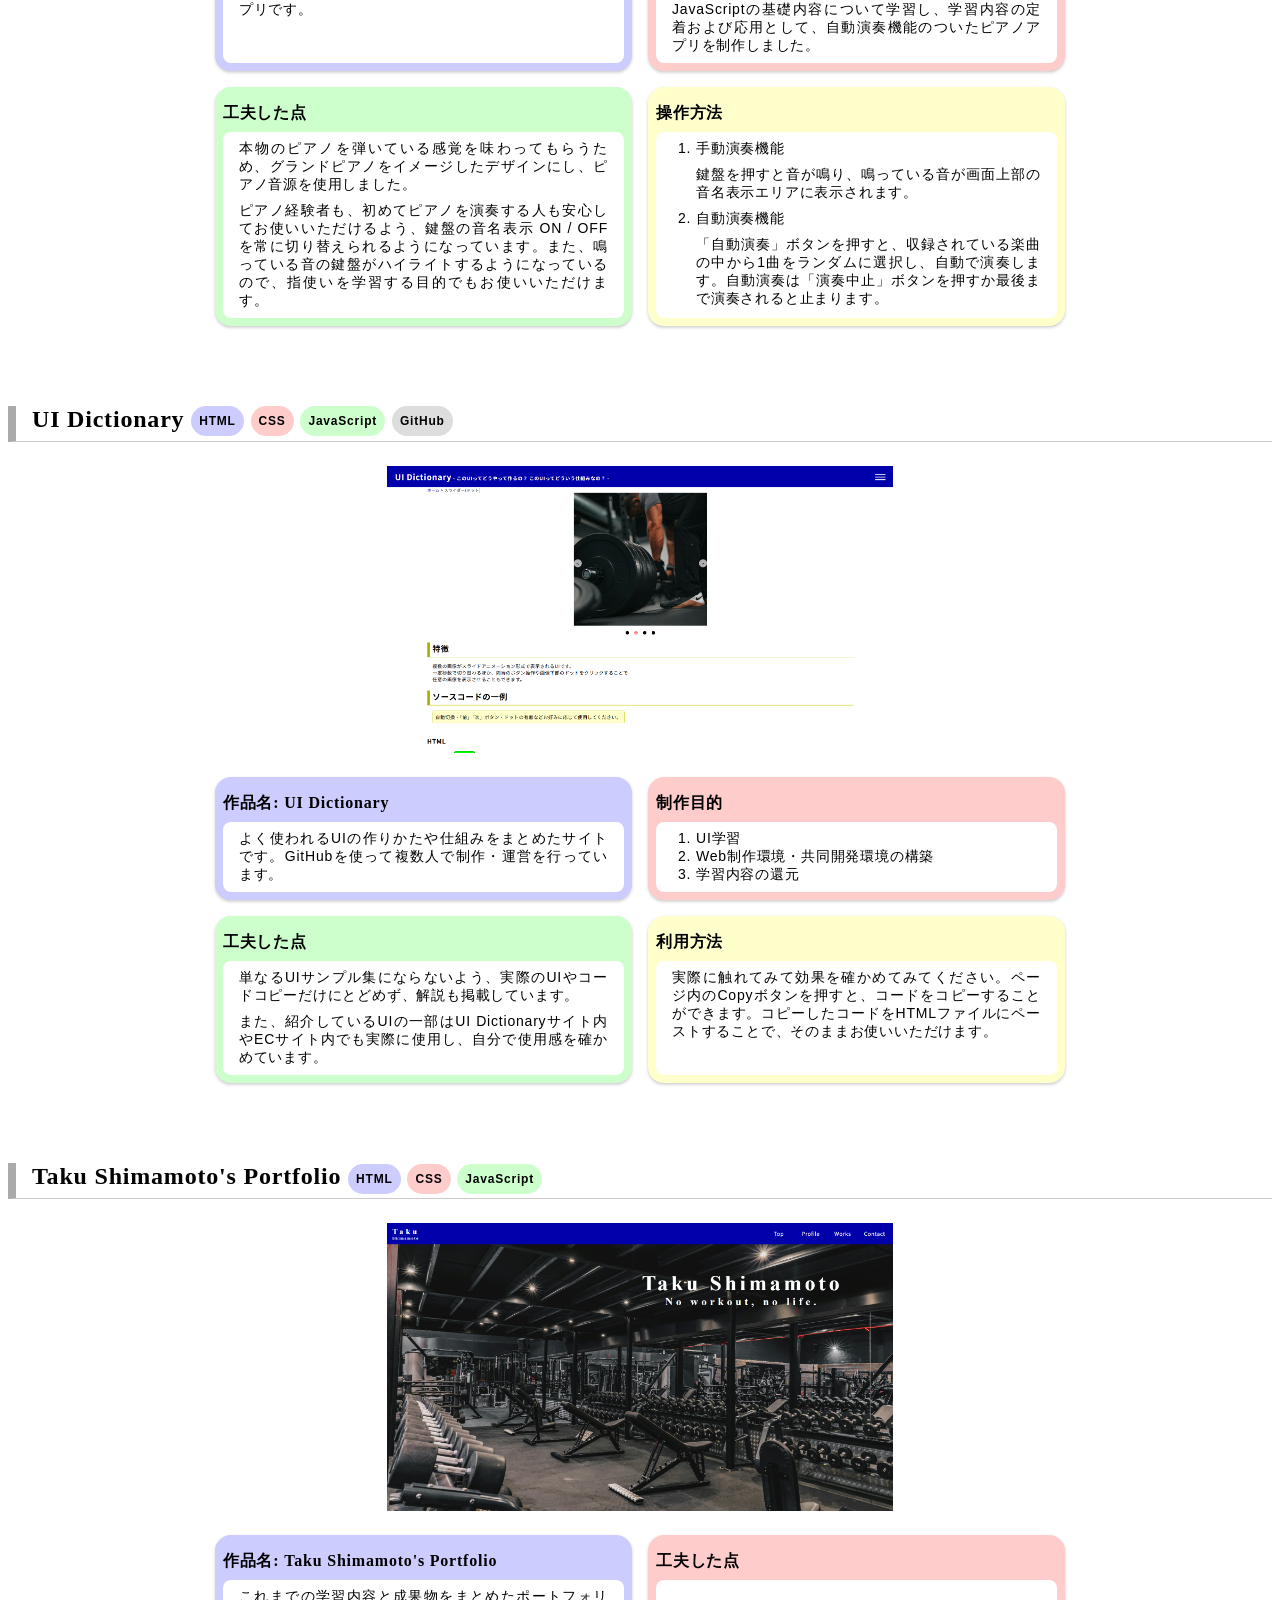
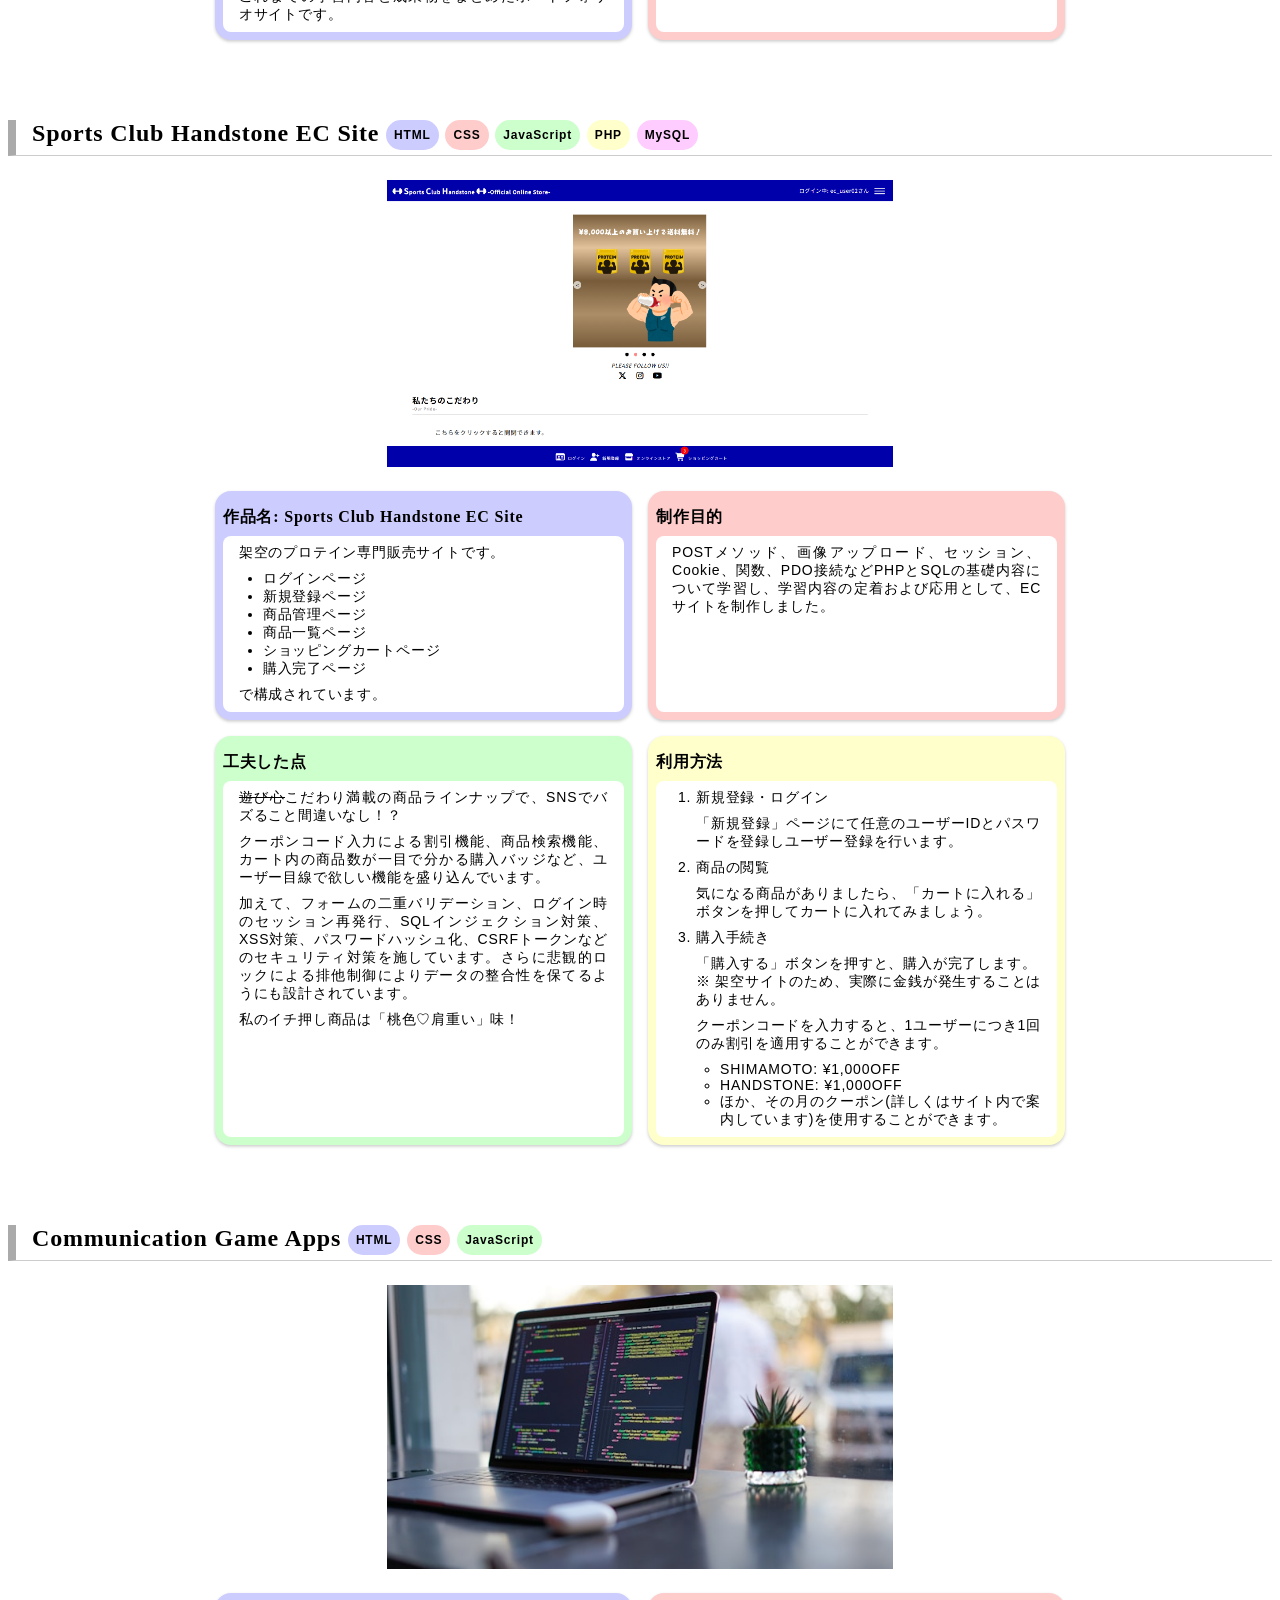
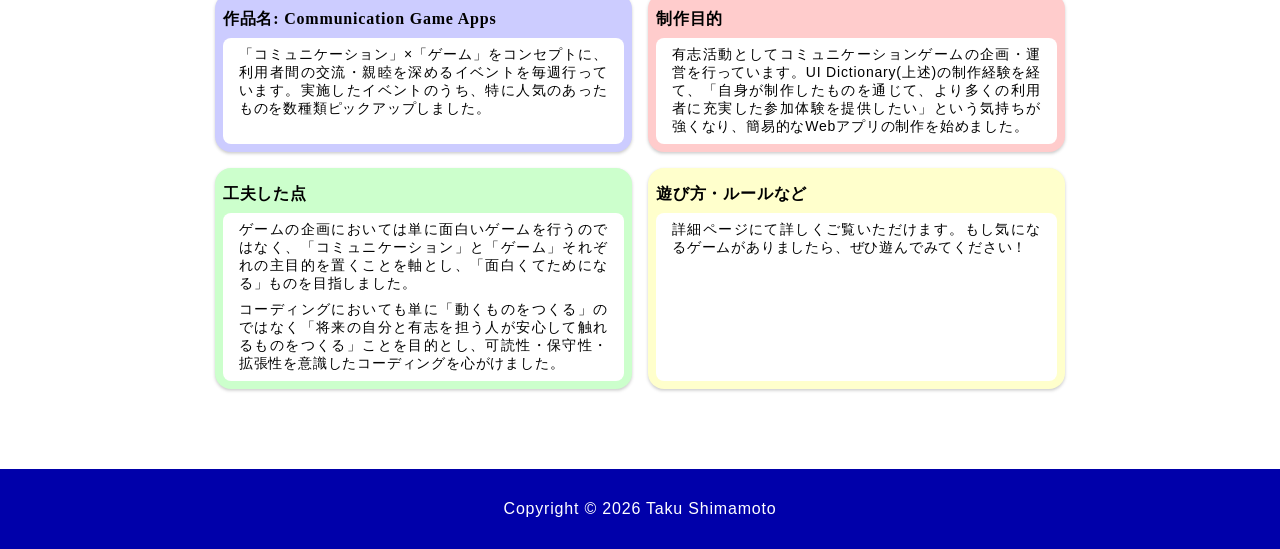
==== commit 903a75cf: "7/30" ====
--- a/works/index.html
+++ b/works/index.html
@@ -5,7 +5,7 @@
         <link rel="stylesheet" href="../css/works.css" />
         <meta charset="UTF-8" />
         <meta name="viewport" content="width=device-width, initial-scale=1.0" />
-        <title>Taku Shimamoto's Portfolio</title>
+        <title>Works | Taku Shimamoto's Portfolio</title>
     </head>
     <body>
         <header>
@@ -113,32 +113,40 @@
                 <div class="card-wrapper">
                     <div class="card">
                         <h4>作品名: UI Dictionary</h4>
-                        <p>
-                            よく使われるUIの作りかたや仕組みをまとめたサイトです。GitHubを使って複数人で制作・運営を行っています。
-                        </p>
+                        <div class="card-text">
+                            <p>
+                                よく使われるUIの作りかたや仕組みをまとめたサイトです。GitHubを使って複数人で制作・運営を行っています。
+                            </p>
+                        </div>
                     </div>
                     <div class="card">
                         <h4>制作目的</h4>
-                        <ol>
-                            <li>UI学習</li>
-                            <li>Web制作環境・共同開発環境の構築</li>
-                            <li>学習内容の還元</li>
-                        </ol>
-                    </div>
-                    <div class="card">
-                        <h4>工夫した点</h4>
-                        <p>
-                            単なるUIサンプル集にならないよう、実際のUIやコードコピーだけにとどめず、解説も掲載しています。
-                        </p>
-                        <p>
-                            また、紹介しているUIの一部はUI Dictionaryサイト内やECサイト内でも実際に使用し、自分で使用感を確かめています。
-                        </p>
+                        <div class="card-text">
+                            <ol>
+                                <li>UI学習</li>
+                                <li>Web制作環境・共同開発環境の構築</li>
+                                <li>学習内容の還元</li>
+                            </ol>
+                        </div>
+                    </div>
+                    <div class="card">
+                        <h4>工夫した点</h4>
+                        <div class="card-text">
+                            <p>
+                                単なるUIサンプル集にならないよう、実際のUIやコードコピーだけにとどめず、解説も掲載しています。
+                            </p>
+                            <p>
+                                また、紹介しているUIの一部はUI Dictionaryサイト内やECサイト内でも実際に使用し、自分で使用感を確かめています。
+                            </p>
+                        </div>
                     </div>
                     <div class="card">
                         <h4>利用方法</h4>
-                        <p>
-                            実際に触れてみて効果を確かめてみてください。ページ内のCopyボタンを押すと、コードをコピーすることができます。コピーしたコードをHTMLファイルにペーストすることで、そのままお使いいただけます。
-                        </p>
+                        <div class="card-text">
+                            <p>
+                                実際に触れてみて効果を確かめてみてください。ページ内のCopyボタンを押すと、コードをコピーすることができます。コピーしたコードをHTMLファイルにペーストすることで、そのままお使いいただけます。
+                            </p>
+                        </div>
                     </div>
                 </div>
             </section>
@@ -155,12 +163,19 @@
                 <div class="card-wrapper">
                     <div class="card">
                         <h4>作品名: Taku Shimamoto's Portfolio</h4>
-                        <p>
-                            これまでの学習内容と成果物をまとめたポートフォリオサイトです。
-                        </p>
-                    </div>
-                    <div class="card">
-                        <h4>工夫した点</h4>
+                        <div class="card-text">
+                            <p>
+                                これまでの学習内容と成果物をまとめたポートフォリオサイトです。
+                            </p>
+                        </div>
+                    </div>
+                    <div class="card">
+                        <h4>工夫した点</h4>
+                        <div class="card-text">
+                            <p>
+                                
+                            </p>
+                        </div>
                     </div>
                 </div>
             </section>
@@ -179,73 +194,81 @@
                 <div class="card-wrapper">
                     <div class="card">
                         <h4>作品名: Sports Club Handstone EC Site</h4>
-                        <p>
-                            架空のプロテイン専門販売サイトです。
-                        </p>
-                        <ul>
-                            <li>ログインページ</li>
-                            <li>新規登録ページ</li>
-                            <li>商品管理ページ</li>
-                            <li>商品一覧ページ</li>
-                            <li>ショッピングカートページ</li>
-                            <li>購入完了ページ</li>
-                        </ul>
-                        <p>
-                            で構成されています。
-                        </p>
+                        <div class="card-text">
+                            <p>
+                                架空のプロテイン専門販売サイトです。
+                            </p>
+                            <ul>
+                                <li>ログインページ</li>
+                                <li>新規登録ページ</li>
+                                <li>商品管理ページ</li>
+                                <li>商品一覧ページ</li>
+                                <li>ショッピングカートページ</li>
+                                <li>購入完了ページ</li>
+                            </ul>
+                            <p>
+                                で構成されています。
+                            </p>
+                        </div>
                     </div>
                     <div class="card">
                         <h4>制作目的</h4>
-                        <p>
-                            POSTメソッド、画像アップロード、セッション、Cookie、関数、PDO接続などPHPとSQLの基礎内容について学習し、学習内容の定着および応用として、ECサイトを制作しました。
-                        </p>
-                    </div>
-                    <div class="card">
-                        <h4>工夫した点</h4>
-                        <p>
-                            <span>遊び心</span>こだわり満載の商品ラインナップで、SNSでバズること間違いなし！？
-                        </p>
-                        <p>
-                            クーポンコード入力による割引機能、商品検索機能、カート内の商品数が一目で分かる購入バッジなど、ユーザー目線で欲しい機能を盛り込んでいます。
-                        </p>
-                        <p>
-                            加えて、フォームの二重バリデーション、ログイン時のセッション再発行、SQLインジェクション対策、XSS対策、パスワードハッシュ化、CSRFトークンなどのセキュリティ対策を施しています。さらに悲観的ロックによる排他制御によりデータの整合性を保てるようにも設計されています。
-                        </p>
-                        <p>
-                            私のイチ押し商品は「桃色&#9825;肩重い」味！
-                        </p>
+                        <div class="card-text">
+                            <p>
+                                POSTメソッド、画像アップロード、セッション、Cookie、関数、PDO接続などPHPとSQLの基礎内容について学習し、学習内容の定着および応用として、ECサイトを制作しました。
+                            </p>
+                        </div>
+                    </div>
+                    <div class="card">
+                        <h4>工夫した点</h4>
+                        <div class="card-text">
+                            <p>
+                                <span>遊び心</span>こだわり満載の商品ラインナップで、SNSでバズること間違いなし！？
+                            </p>
+                            <p>
+                                クーポンコード入力による割引機能、商品検索機能、カート内の商品数が一目で分かる購入バッジなど、ユーザー目線で欲しい機能を盛り込んでいます。
+                            </p>
+                            <p>
+                                加えて、フォームの二重バリデーション、ログイン時のセッション再発行、SQLインジェクション対策、XSS対策、パスワードハッシュ化、CSRFトークンなどのセキュリティ対策を施しています。さらに悲観的ロックによる排他制御によりデータの整合性を保てるようにも設計されています。
+                            </p>
+                            <p>
+                                私のイチ押し商品は「桃色&#9825;肩重い」味！
+                            </p>
+                        </div>
                     </div>
                     <div class="card">
                         <h4>利用方法</h4>
-                        <ol>
-                            <li>
-                                新規登録・ログイン
-                                <p>
-                                    「新規登録」ページにて任意のユーザーIDとパスワードを登録しユーザー登録を行います。
-                                </p>
-                            </li>
-                            <li>
-                                商品の閲覧
-                                <p>
-                                    気になる商品がありましたら、「カートに入れる」ボタンを押してカートに入れてみましょう。
-                                </p>
-                            </li>
-                            <li>
-                                購入手続き
-                                <p>
-                                    「購入する」ボタンを押すと、購入が完了します。<br />
-                                    ※ 架空サイトのため、実際に金銭が発生することはありません。
-                                </p>
-                                <p>
-                                    クーポンコードを入力すると、1ユーザーにつき1回のみ割引を適用することができます。
-                                </p>
-                                <ul>
-                                    <li>SHIMAMOTO: ¥1,000OFF</li>
-                                    <li>HANDSTONE: ¥1,000OFF</li>
-                                    <li>ほか、その月のクーポン(詳しくはサイト内で案内しています)を使用することができます。</li>
-                                </ul>
-                            </li>
-                        </ol>
+                        <div class="card-text">
+                            <ol>
+                                <li>
+                                    新規登録・ログイン
+                                    <p>
+                                        「新規登録」ページにて任意のユーザーIDとパスワードを登録しユーザー登録を行います。
+                                    </p>
+                                </li>
+                                <li>
+                                    商品の閲覧
+                                    <p>
+                                        気になる商品がありましたら、「カートに入れる」ボタンを押してカートに入れてみましょう。
+                                    </p>
+                                </li>
+                                <li>
+                                    購入手続き
+                                    <p>
+                                        「購入する」ボタンを押すと、購入が完了します。<br />
+                                        ※ 架空サイトのため、実際に金銭が発生することはありません。
+                                    </p>
+                                    <p>
+                                        クーポンコードを入力すると、1ユーザーにつき1回のみ割引を適用することができます。
+                                    </p>
+                                    <ul>
+                                        <li>SHIMAMOTO: ¥1,000OFF</li>
+                                        <li>HANDSTONE: ¥1,000OFF</li>
+                                        <li>ほか、その月のクーポン(詳しくはサイト内で案内しています)を使用することができます。</li>
+                                    </ul>
+                                </li>
+                            </ol>
+                        </div>
                     </div>
                 </div>
             </section>
@@ -262,30 +285,38 @@
                 <div class="card-wrapper">
                     <div class="card">
                         <h4>作品名: Communication Game Apps</h4>
-                        <p>
-                            「コミュニケーション」×「ゲーム」をコンセプトに、利用者間の交流・親睦を深めるイベントを毎週行っています。実施したイベントのうち、特に人気のあったものを数種類ピックアップしました。
-                        </p>
+                        <div class="card-text">
+                            <p>
+                                「コミュニケーション」×「ゲーム」をコンセプトに、利用者間の交流・親睦を深めるイベントを毎週行っています。実施したイベントのうち、特に人気のあったものを数種類ピックアップしました。
+                            </p>
+                        </div>
                     </div>
                     <div class="card">
                         <h4>制作目的</h4>
-                        <p>
-                            有志活動としてコミュニケーションゲームの企画・運営を行っています。UI Dictionary(上述)の制作経験を経て、「自身が制作したものを通じて、より多くの利用者に充実した参加体験を提供したい」という気持ちが強くなり、簡易的なWebアプリの制作を始めました。
-                        </p>
-                    </div>
-                    <div class="card">
-                        <h4>工夫した点</h4>
-                        <p>
-                            ゲームの企画においては単に面白いゲームを行うのではなく、「コミュニケーション」と「ゲーム」それぞれの主目的を置くことを軸とし、「面白くてためになる」ものを目指しました。
-                        </p>
-                        <p>
-                            コーディングにおいても単に「動くものをつくる」のではなく「将来の自分と有志を担う人が安心して触れるものをつくる」ことを目的とし、可読性・保守性・拡張性を意識したコーディングを心がけました。
-                        </p>
+                        <div class="card-text">
+                            <p>
+                                有志活動としてコミュニケーションゲームの企画・運営を行っています。UI Dictionary(上述)の制作経験を経て、「自身が制作したものを通じて、より多くの利用者に充実した参加体験を提供したい」という気持ちが強くなり、簡易的なWebアプリの制作を始めました。
+                            </p>
+                        </div>
+                    </div>
+                    <div class="card">
+                        <h4>工夫した点</h4>
+                        <div class="card-text">
+                            <p>
+                                ゲームの企画においては単に面白いゲームを行うのではなく、「コミュニケーション」と「ゲーム」それぞれの主目的を置くことを軸とし、「面白くてためになる」ものを目指しました。
+                            </p>
+                            <p>
+                                コーディングにおいても単に「動くものをつくる」のではなく「将来の自分と有志を担う人が安心して触れるものをつくる」ことを目的とし、可読性・保守性・拡張性を意識したコーディングを心がけました。
+                            </p>
+                        </div>
                     </div>
                     <div class="card">
                         <h4>遊び方・ルールなど</h4>
-                        <p>
-                            詳細ページにて詳しくご覧いただけます。もし気になるゲームがありましたら、ぜひ遊んでみてください！
-                        </p>
+                        <div class="card-text">
+                            <p>
+                                詳細ページにて詳しくご覧いただけます。もし気になるゲームがありましたら、ぜひ遊んでみてください！
+                            </p>
+                        </div>
                     </div>
                 </div>
             </section>
--- a/css/common.css
+++ b/css/common.css
@@ -29,6 +29,7 @@
 }
 
 a {
+    color: var(--link-font-color);
     text-decoration: underline;
     text-decoration-color: transparent;
     transition: text-decoration-color var(--duration-short);
@@ -164,7 +165,7 @@
 
 .work-img:hover {
     border-radius: var(--border-radius-base);
-    transform: scale(1.25);
+    transform: scale(1.1);
 }
 
 h4 {
--- a/css/works.css
+++ b/css/works.css
@@ -9,6 +9,10 @@
 section > a img {
     display: block;
     width: 100%;
+}
+
+p {
+    margin: var(--space-x-small) 0;
 }
 
 .card-wrapper {
@@ -23,6 +27,8 @@
 .card {
     border-radius: var(--border-radius-large);
     box-shadow: 0 0.1em 0.2em var(--border-bottom-color);
+    display: flex;
+    flex-direction: column;
     padding: var(--space-x-small);
     width: 33%;
 }
@@ -30,8 +36,9 @@
 .card-text {
     background-color: var(--card-text-background);
     border-radius: var(--border-radius-base);
+    flex: 1;
     font-size: var(--font-size-small);
-    padding: var(--space-small);
+    padding: 0 var(--space-small);
     text-align: justify;
 }
 
@@ -40,7 +47,7 @@
 }
 
 .card:nth-of-type(1) {
-    background-color: var(--light-color-fisrt);
+    background-color: var(--light-color-first);
 }
 
 .card:nth-of-type(2) {
@@ -65,7 +72,7 @@
 }
 
 .html {
-    background-color: var(--light-color-fisrt);
+    background-color: var(--light-color-first);
 }
 
 .css {
@@ -90,7 +97,7 @@
 
 ol, ul:not(.menu-list) {
     font-size: var(--font-size-small);
-    margin-top: var(--space-x-small);
+    margin: var(--space-x-small) 0;
 }
 
 @media (max-width: 376px) {
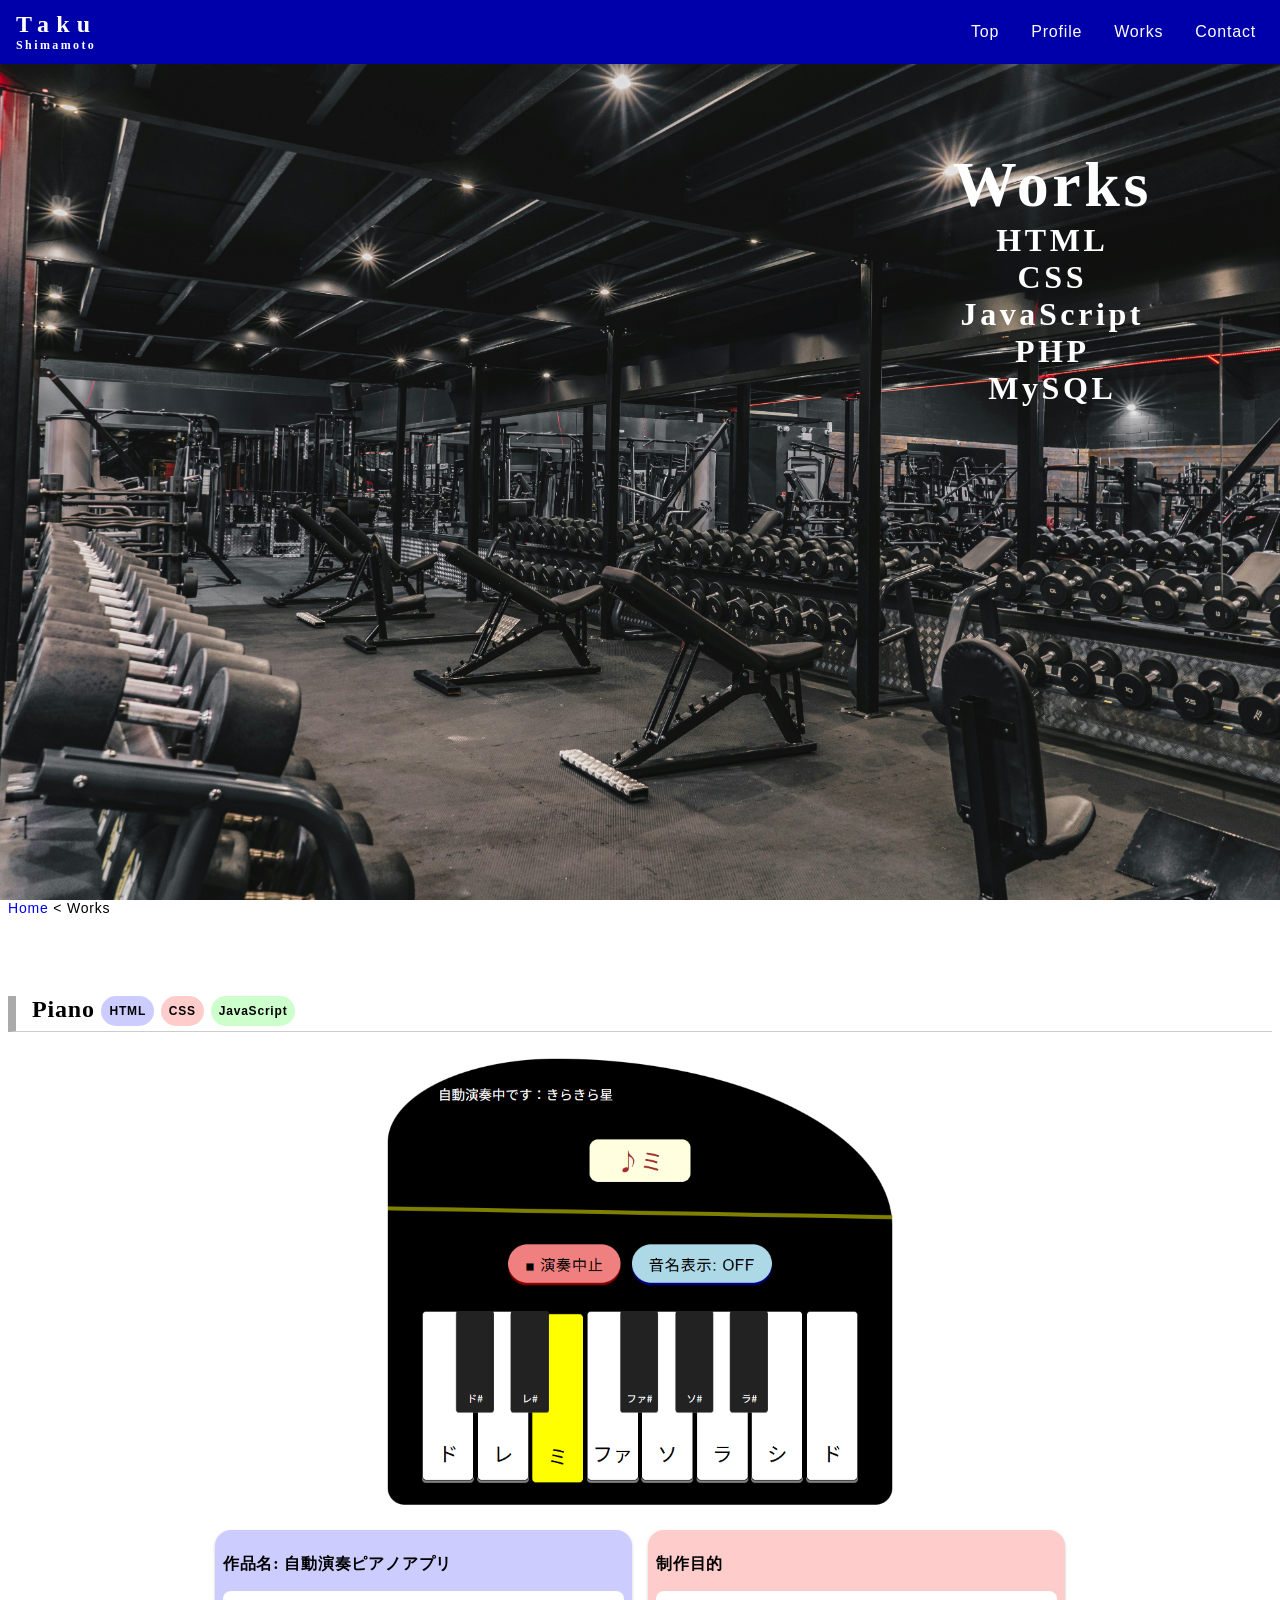
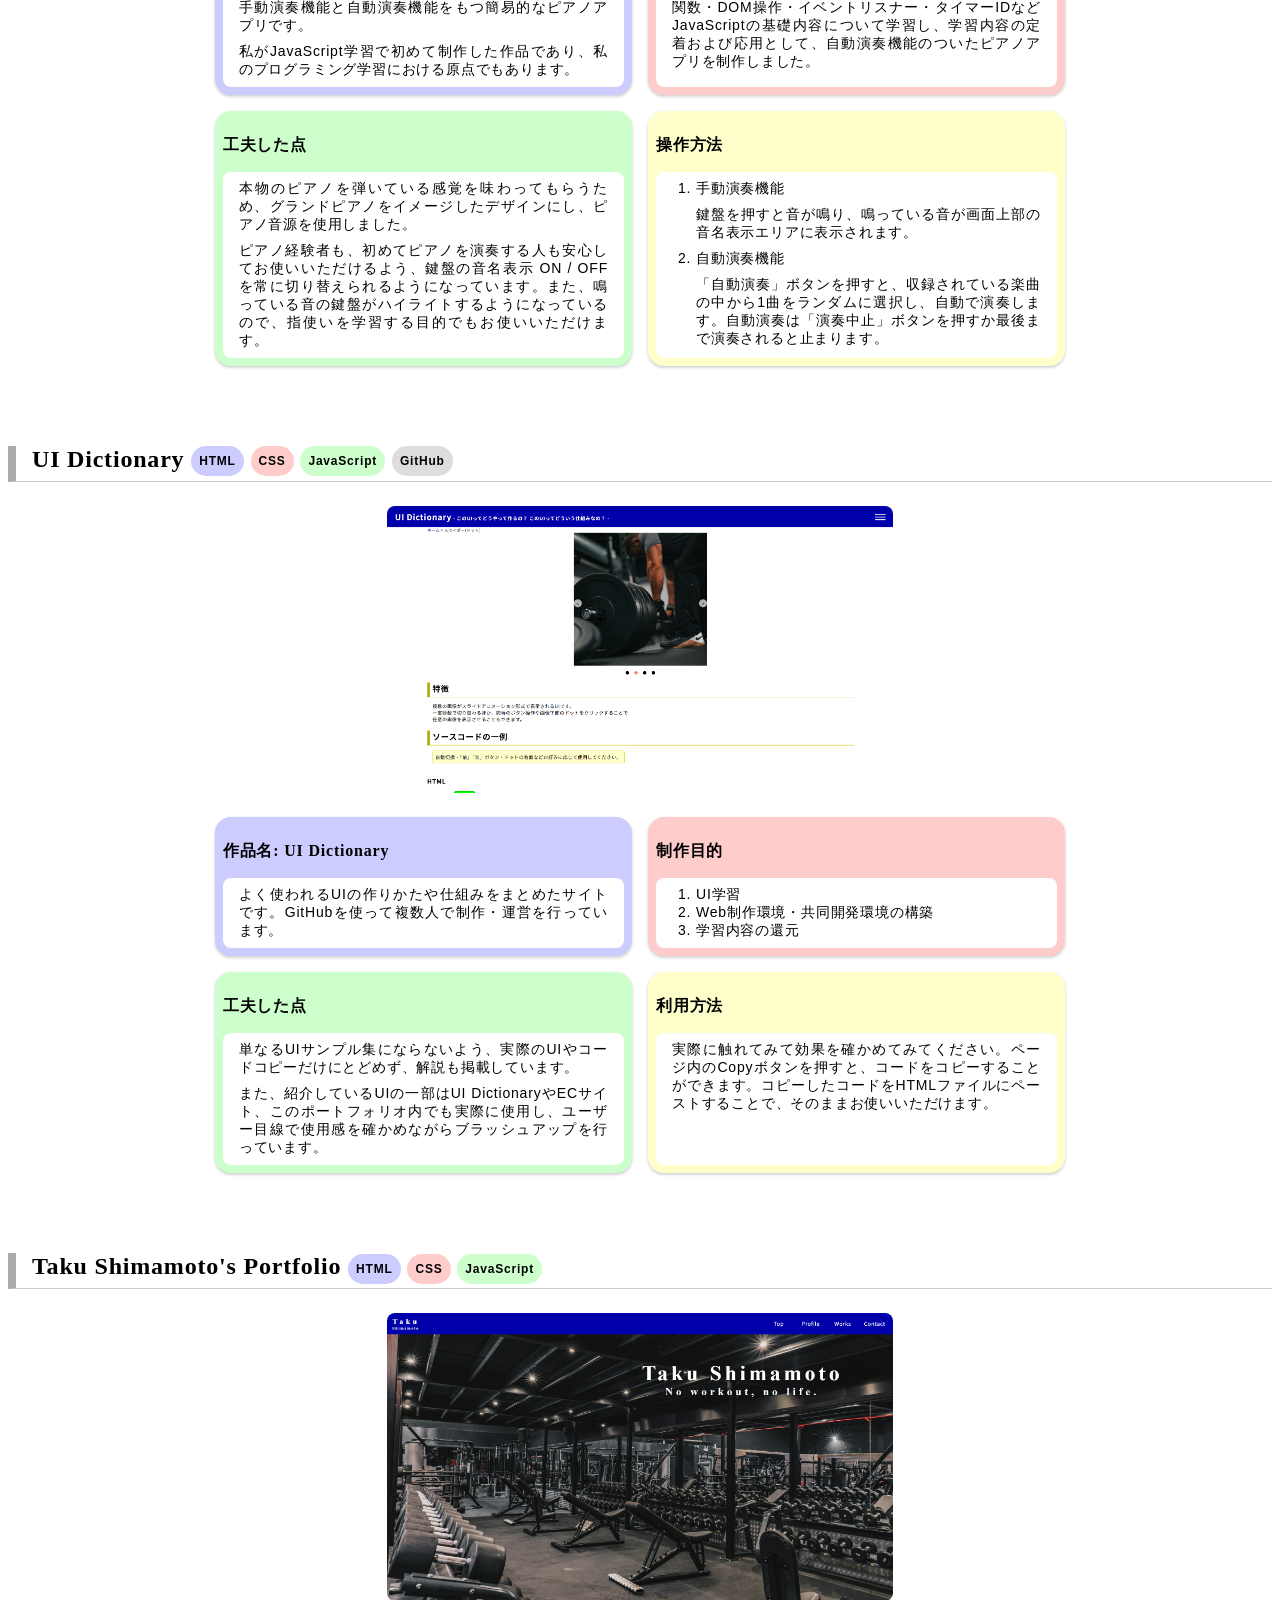
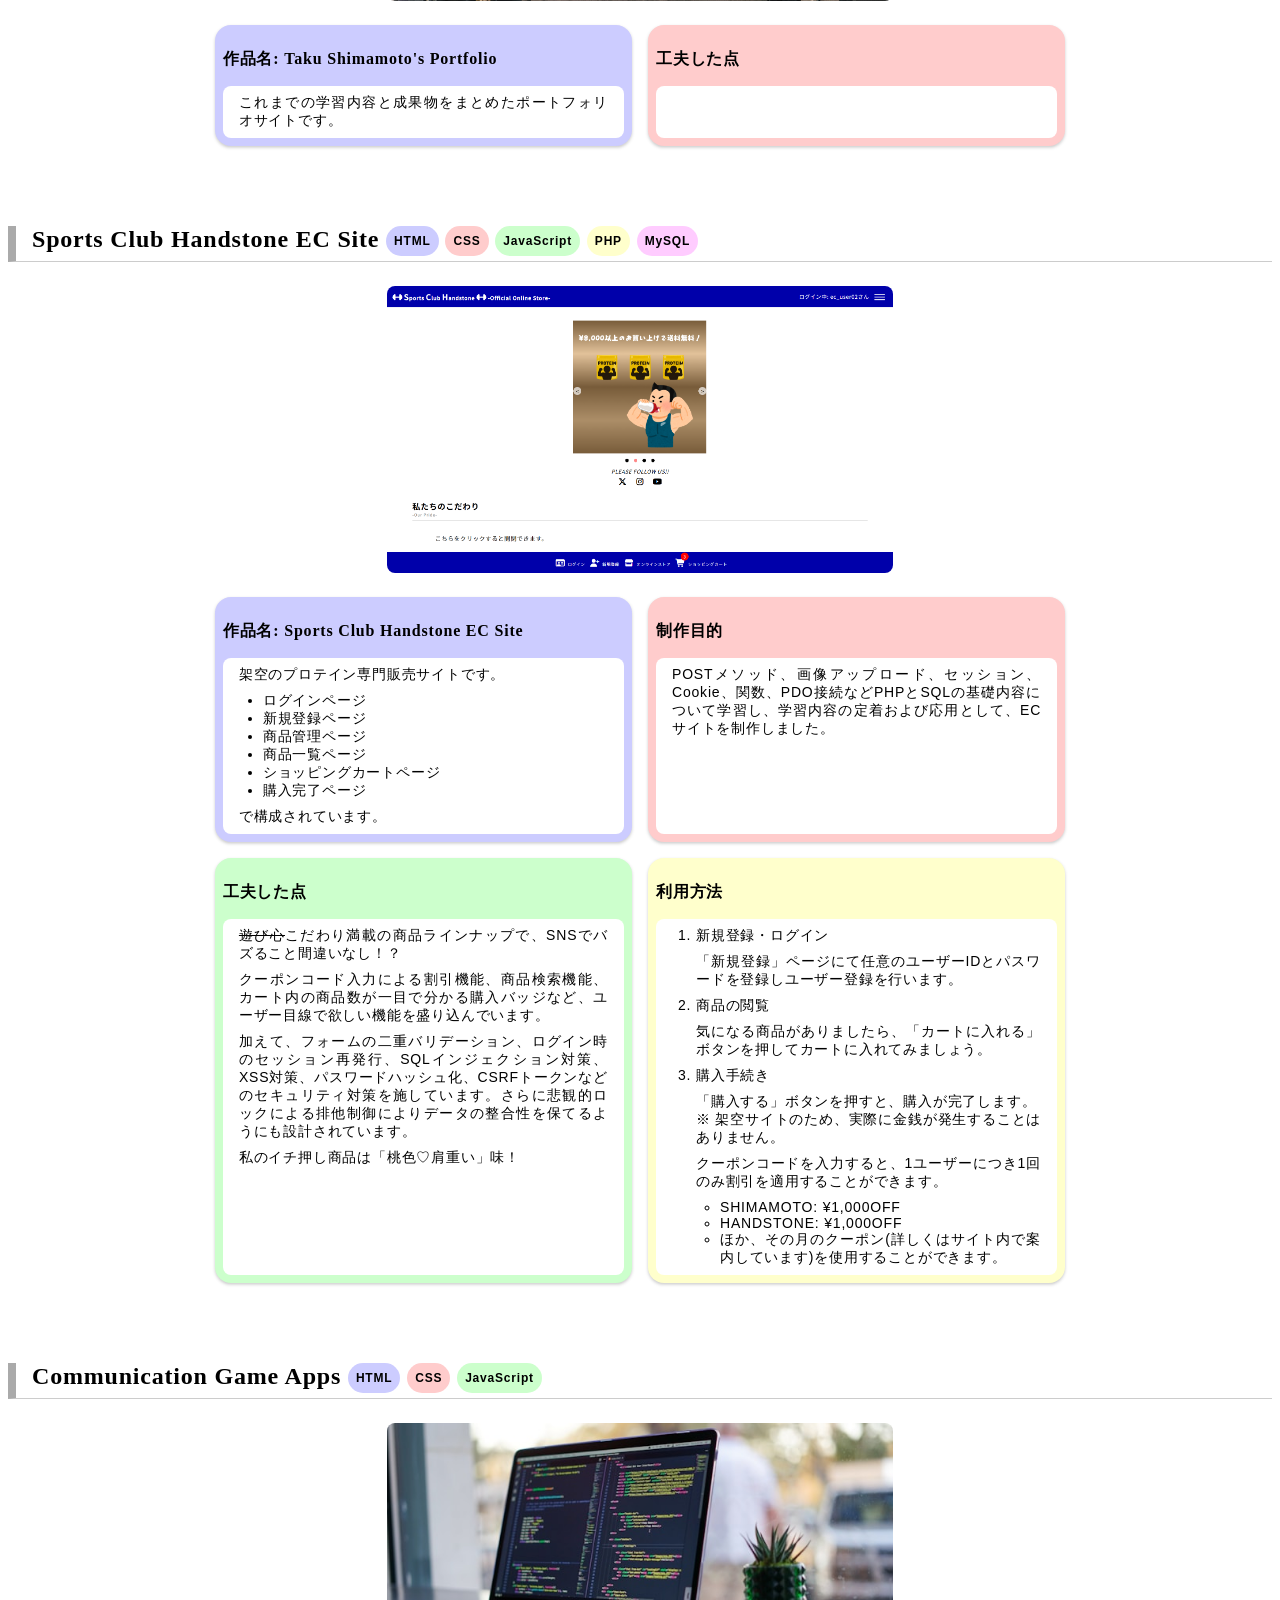
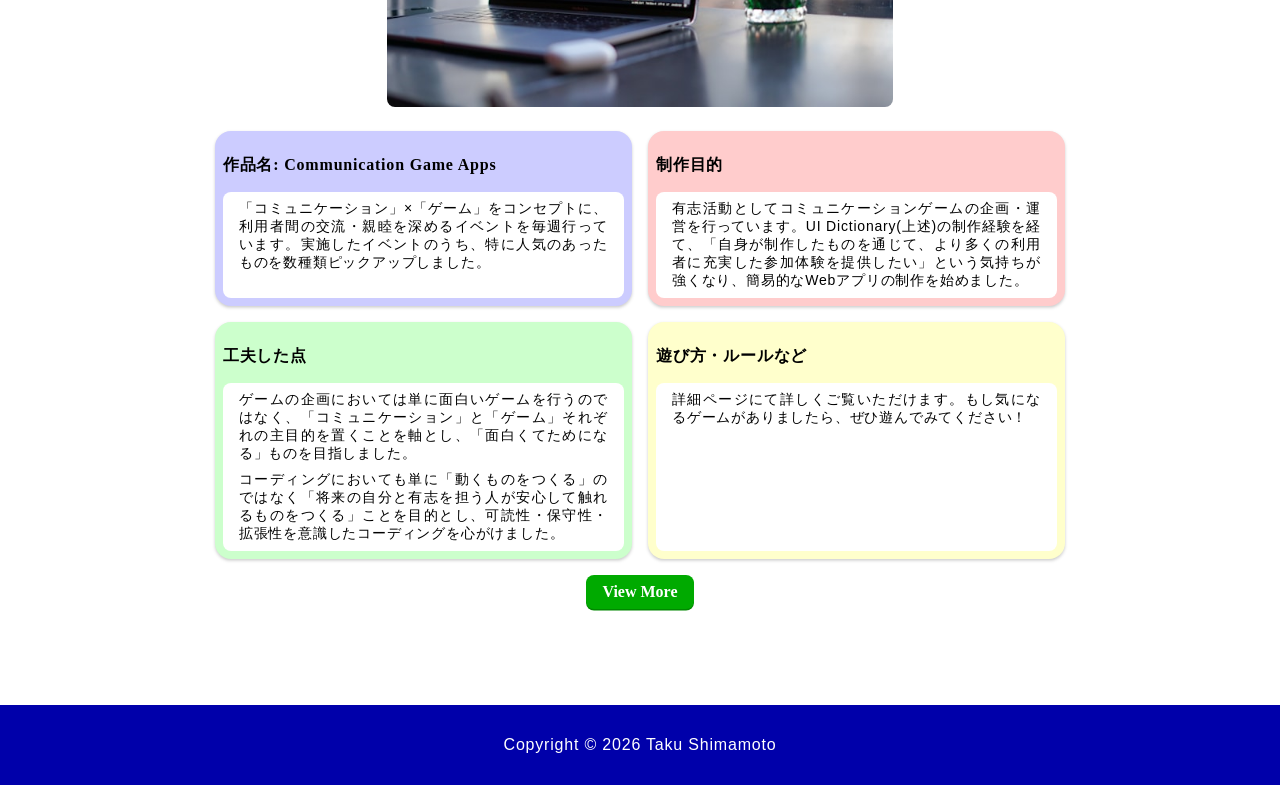
==== commit 662ddcf1: "7/31" ====
--- a/works/index.html
+++ b/works/index.html
@@ -5,6 +5,7 @@
         <link rel="stylesheet" href="../css/works.css" />
         <meta charset="UTF-8" />
         <meta name="viewport" content="width=device-width, initial-scale=1.0" />
+        <script src="../js/works.js" defer></script>
         <title>Works | Taku Shimamoto's Portfolio</title>
     </head>
     <body>
@@ -57,6 +58,9 @@
                             <p>
                                 手動演奏機能と自動演奏機能をもつ簡易的なピアノアプリです。
                             </p>
+                            <p>
+                                私がJavaScript学習で初めて制作した作品であり、私のプログラミング学習における原点でもあります。
+                            </p>
                         </div>
                     </div>
                     <div class="card">
@@ -136,7 +140,7 @@
                                 単なるUIサンプル集にならないよう、実際のUIやコードコピーだけにとどめず、解説も掲載しています。
                             </p>
                             <p>
-                                また、紹介しているUIの一部はUI Dictionaryサイト内やECサイト内でも実際に使用し、自分で使用感を確かめています。
+                                また、紹介しているUIの一部はUI DictionaryやECサイト、このポートフォリオ内でも実際に使用し、ユーザー目線で使用感を確かめながらブラッシュアップを行っています。
                             </p>
                         </div>
                     </div>
@@ -319,6 +323,7 @@
                         </div>
                     </div>
                 </div>
+                <button type="button" class="button" id="communication_game_apps">View More</button>
             </section>
         </main>
         <footer>
--- a/css/common.css
+++ b/css/common.css
@@ -157,23 +157,19 @@
 }
 
 .work-img {
+    border-radius: var(--border-radius-base);
     max-width: 100%;
     transition:
-        border-radius var(--duration-long),
         transform var(--duration-long);
 }
 
 .work-img:hover {
-    border-radius: var(--border-radius-base);
+    border: var(--border-width-strong) solid var(--border-hover-color);
     transform: scale(1.1);
 }
 
 h4 {
-    margin: var(--space-x-small) 0;
-}
-
-h5 {
-    font-size: var(--font-size-base);
+    margin: var(--space-small) 0;
 }
 
 .bold {
--- a/css/works.css
+++ b/css/works.css
@@ -100,6 +100,31 @@
     margin: var(--space-x-small) 0;
 }
 
+.button {
+    background-color: var(--button-background);
+    border: none;
+    border-radius: var(--border-radius-base);
+    box-shadow: 0 0.1em var(--button-shadow);
+    color: var(--primary-font-color);
+    cursor: pointer;
+    display: block;
+    font-family: var(--font-family-secondary);
+    font-size: var(--font-size-base);
+    font-weight: bold;
+    margin: var(--space-small) auto;
+    padding: var(--space-x-small) var(--space-small);
+    transition: opacity var(--duration-medium);
+}
+
+.button:hover {
+    opacity: var(--opacity-base);
+}
+
+.button:active {
+    box-shadow: none;
+    transform: translateY(0.1em);
+}
+
 @media (max-width: 376px) {
     section > a {
         width: 100%;
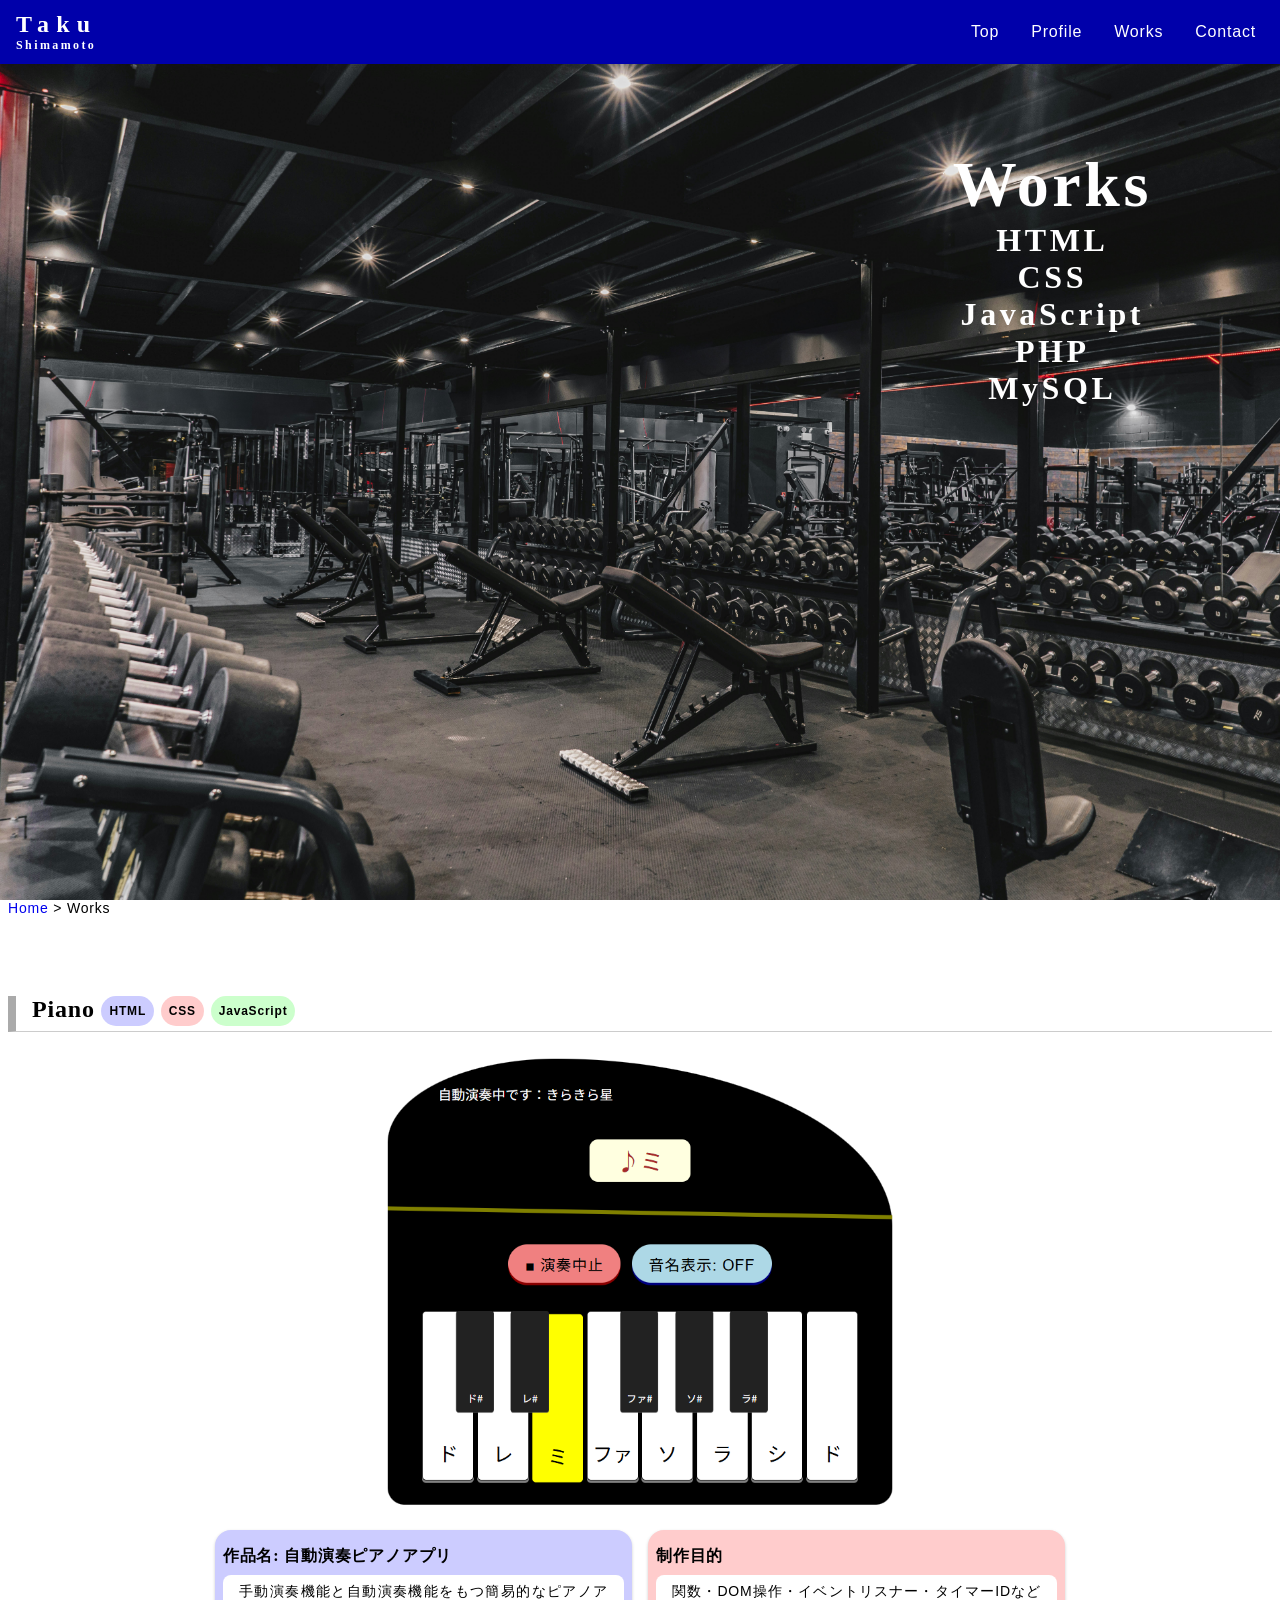
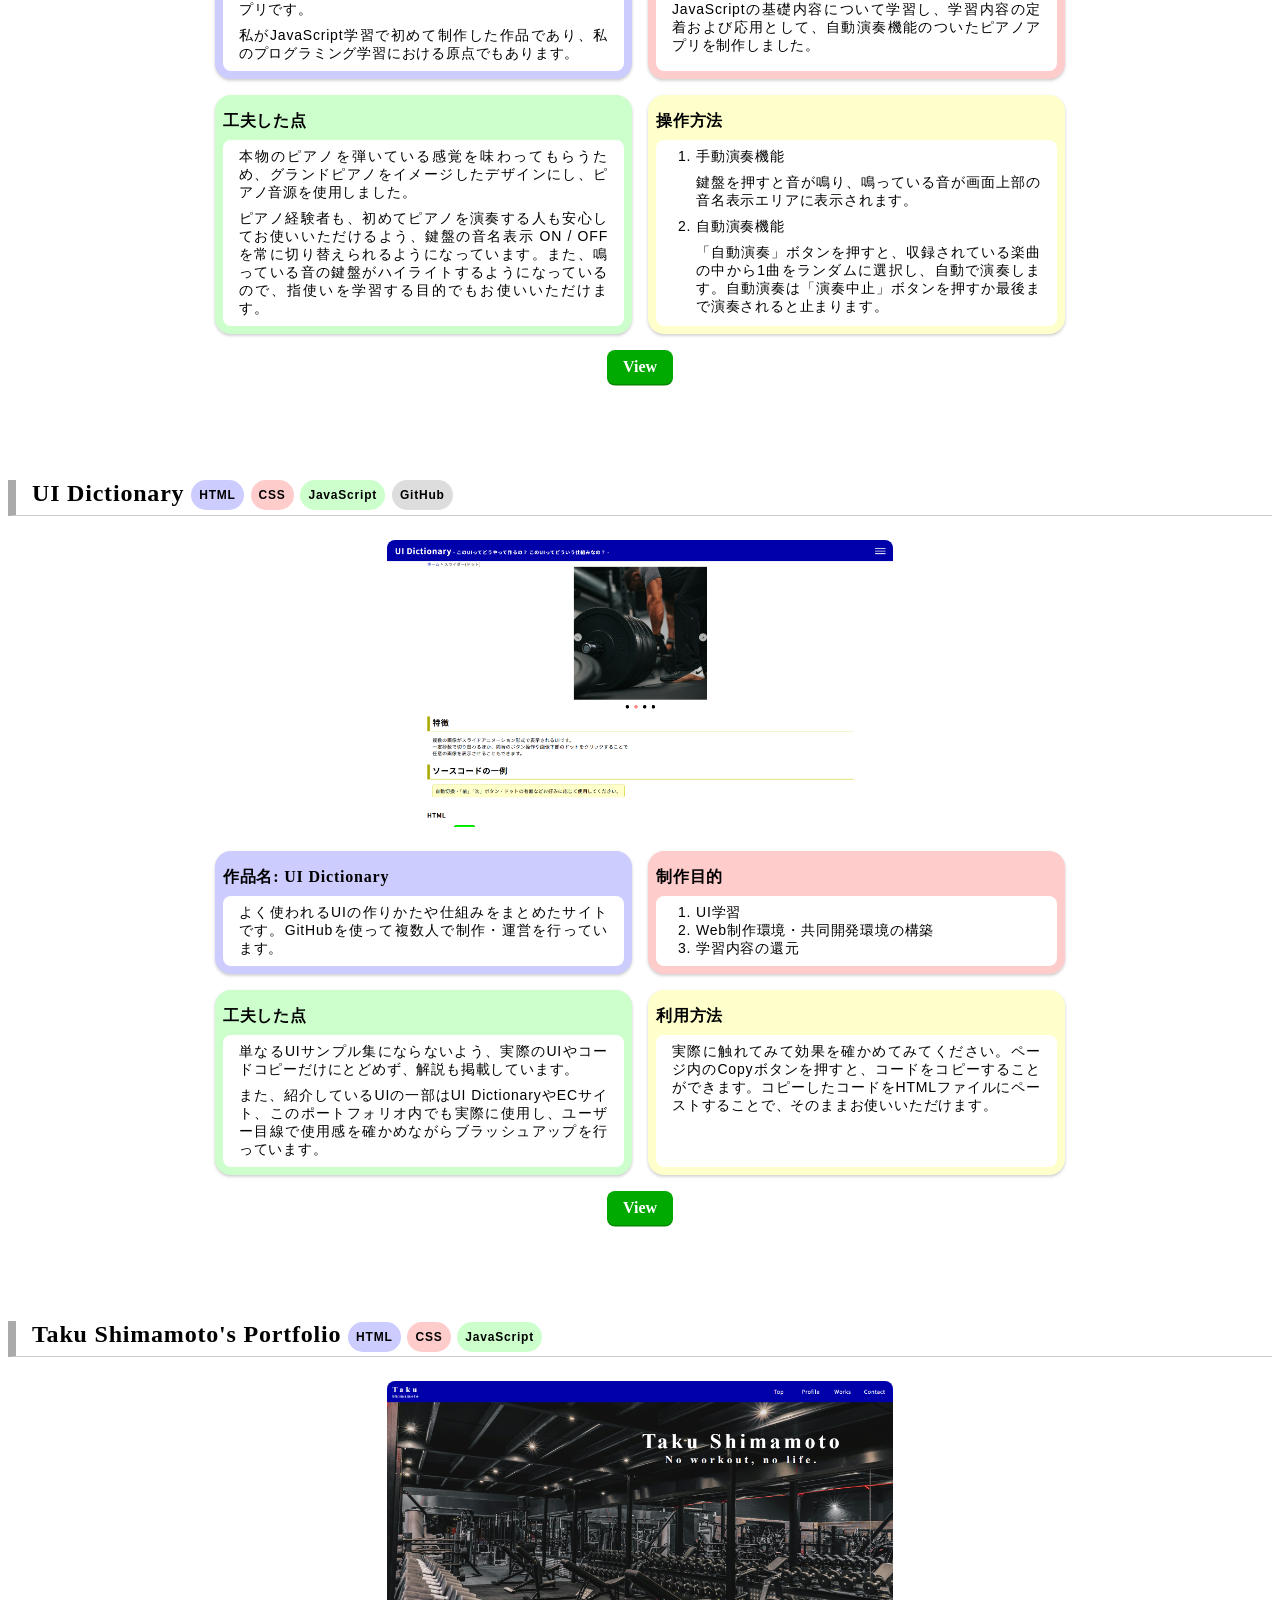
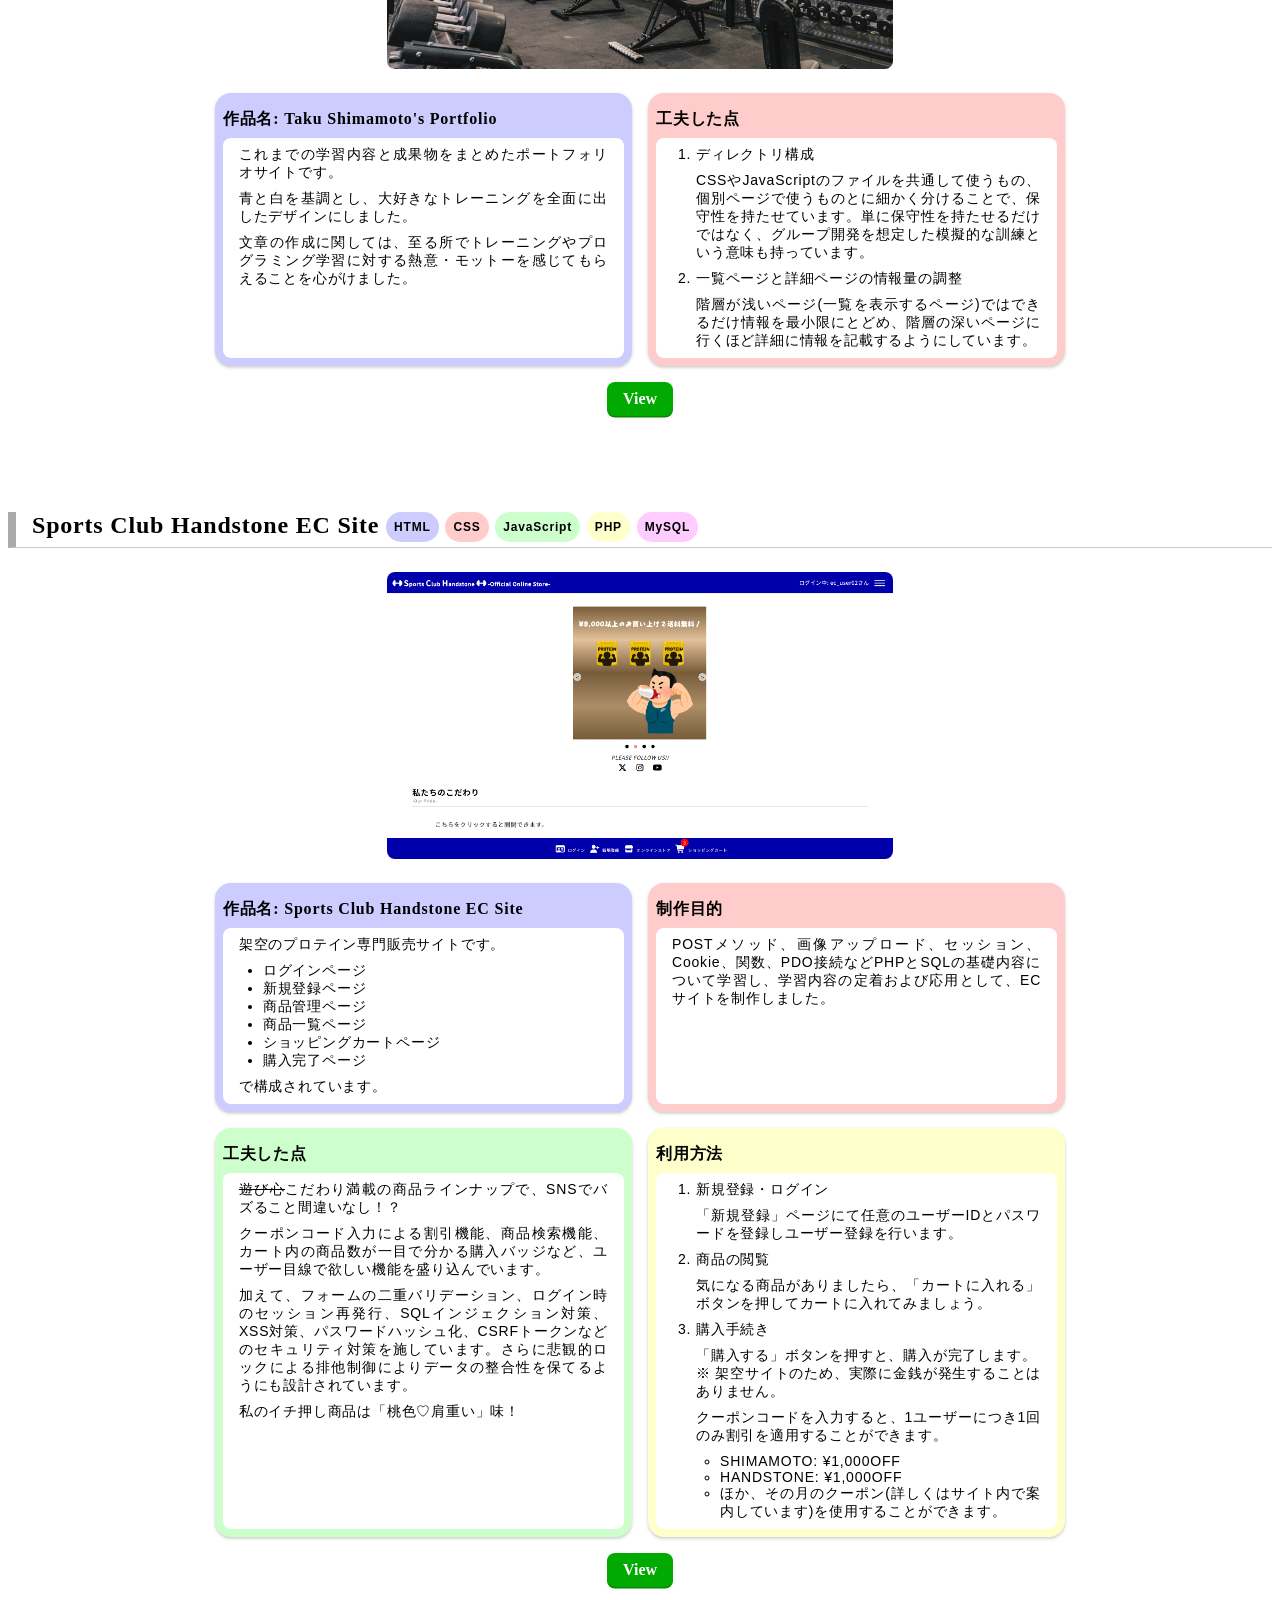
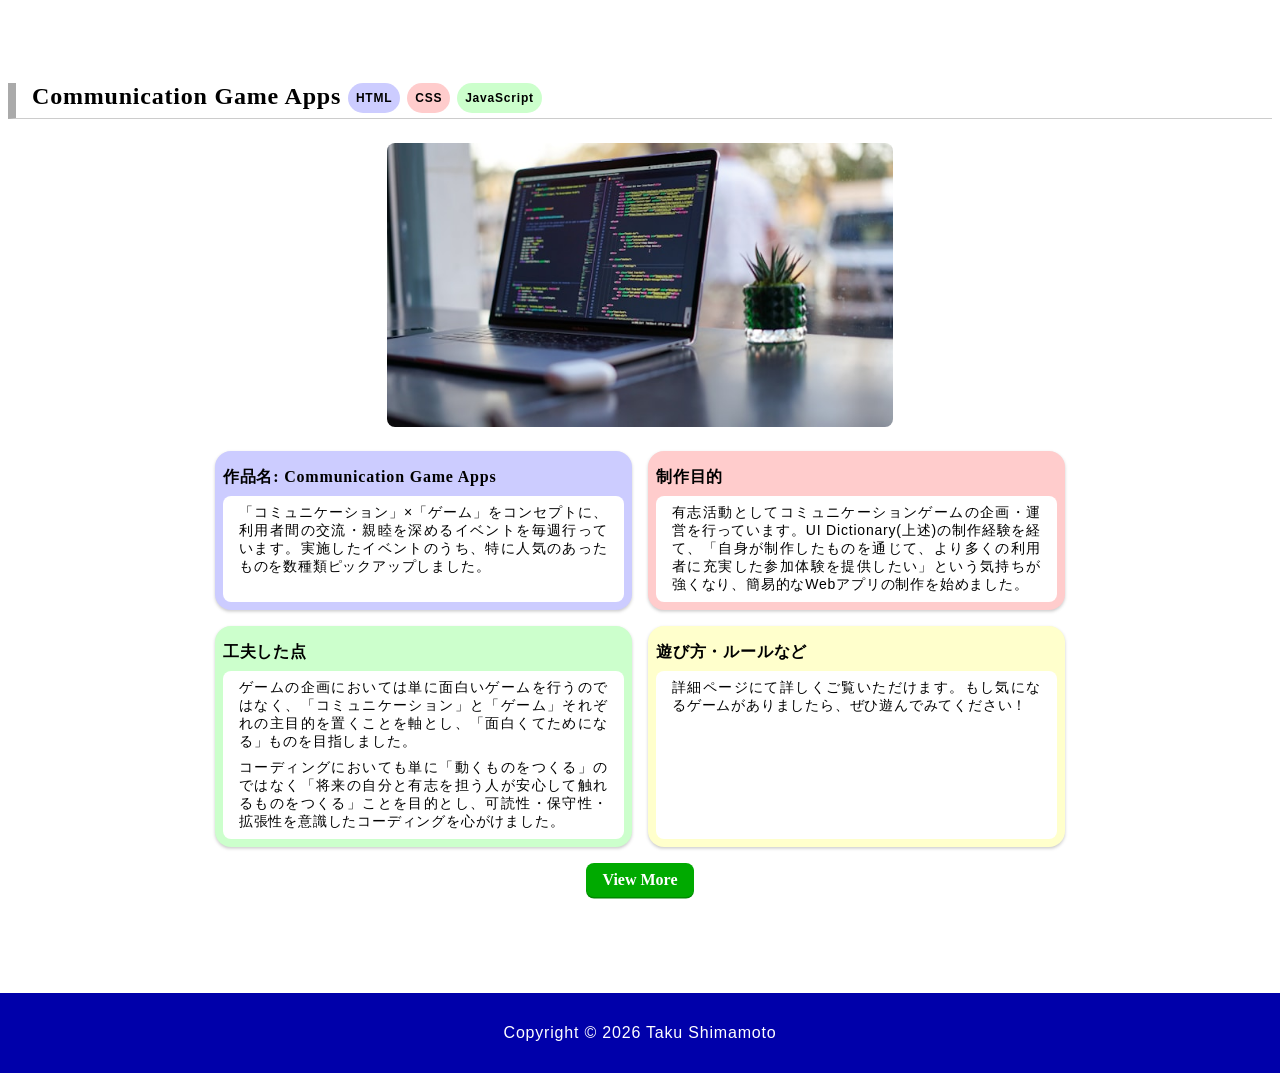
==== commit 243183eb: "8/3" ====
--- a/works/index.html
+++ b/works/index.html
@@ -39,7 +39,7 @@
         </div>
         <main>
             <nav class="breadcrumb-list">
-                <a href="../index.html">Home</a> &lt; Works
+                <a href="../index.html">Home</a> &gt; Works
             </nav>
             <section>
                 <h3 id="piano">
@@ -48,7 +48,7 @@
                     <span class="tag css">CSS</span>
                     <span class="tag javascript">JavaScript</span>
                 </h3>
-                <a href="piano.html">
+                <a href="piano.html" target="_blank" rel="noopener noreferrer">
                     <img class="work-img" src="../images/piano.png" alt="自動演奏ピアノアプリ" />
                 </a>
                 <div class="card-wrapper">
@@ -102,6 +102,7 @@
                         </div>
                     </div>
                 </div>
+                <button type="button" class="button view" id="piano_view" data-href="piano.html">View</button>
             </section>
             <section>
                 <h3 id="ui_dictionary">
@@ -111,7 +112,7 @@
                     <span class="tag javascript">JavaScript</span>
                     <span class="tag others">GitHub</span>
                 </h3>
-                <a href="../../UI_dictionary/index.html">
+                <a href="../../UI_dictionary/index.html" target="_blank" rel="noopener noreferrer">
                     <img class="work-img" src="../images/ui_dictionary.png" alt="UI Dictionary" />
                 </a>
                 <div class="card-wrapper">
@@ -153,6 +154,7 @@
                         </div>
                     </div>
                 </div>
+                <button type="button" class="button view" id="ui_view" data-href="../../UI_dictionary/index.html">View</button>
             </section>
             <section>
                 <h3 id="portfolio">
@@ -171,17 +173,35 @@
                             <p>
                                 これまでの学習内容と成果物をまとめたポートフォリオサイトです。
                             </p>
-                        </div>
-                    </div>
-                    <div class="card">
-                        <h4>工夫した点</h4>
-                        <div class="card-text">
-                            <p>
-                                
-                            </p>
-                        </div>
-                    </div>
-                </div>
+                            <p>
+                                青と白を基調とし、大好きなトレーニングを全面に出したデザインにしました。
+                            </p>
+                            <p>
+                                文章の作成に関しては、至る所でトレーニングやプログラミング学習に対する熱意・モットーを感じてもらえることを心がけました。
+                            </p>
+                        </div>
+                    </div>
+                    <div class="card">
+                        <h4>工夫した点</h4>
+                        <div class="card-text">
+                            <ol>
+                                <li>
+                                    ディレクトリ構成
+                                    <p>
+                                        CSSやJavaScriptのファイルを共通して使うもの、個別ページで使うものとに細かく分けることで、保守性を持たせています。単に保守性を持たせるだけではなく、グループ開発を想定した模擬的な訓練という意味も持っています。
+                                    </p>
+                                </li>
+                                <li>
+                                    一覧ページと詳細ページの情報量の調整
+                                    <p>
+                                        階層が浅いページ(一覧を表示するページ)ではできるだけ情報を最小限にとどめ、階層の深いページに行くほど詳細に情報を記載するようにしています。
+                                    </p>
+                                </li>
+                            </ol>
+                        </div>
+                    </div>
+                </div>
+                <button type="button" class="button view" id="portfolio_view">View</button>
             </section>
             <section>
                 <h3 id="ec_site">
@@ -192,7 +212,7 @@
                     <span class="tag php">PHP</span>
                     <span class="tag mysql">MySQL</span>
                 </h3>
-                <a href="https://portfolio02.dc-itex.com/hachioji/0010/ec_site/index.php">
+                <a href="https://portfolio02.dc-itex.com/hachioji/0010/ec_site/index.php" target="_blank" rel="noopener noreferrer">
                     <img class="work-img" src="../images/ec_site.png" alt="EC Site" />
                 </a>
                 <div class="card-wrapper">
@@ -275,6 +295,8 @@
                         </div>
                     </div>
                 </div>
+                <button type="button" class="button view" id="ec_view"
+                    data-href="https://portfolio02.dc-itex.com/hachioji/0010/ec_site/index.php">View</button>
             </section>
             <section>
                 <h3 id="communication_game">
@@ -323,7 +345,7 @@
                         </div>
                     </div>
                 </div>
-                <button type="button" class="button" id="communication_game_apps">View More</button>
+                <button type="button" class="button" id="view_more">View More</button>
             </section>
         </main>
         <footer>
--- a/css/common.css
+++ b/css/common.css
@@ -3,12 +3,10 @@
 @keyframes fadeIn {
     from {
         opacity: 0;
-        transform: translateY(20%);
     }
 
     to {
         opacity: 1;
-        transform: translateX(0);
     }
 }
 
@@ -123,10 +121,12 @@
 }
 
 h2 span:first-of-type {
+    animation: fadeIn var(--duration-fadeIn);
     font-size: var(--font-size-xxx-large);
 }
 
 h2 span:last-of-type {
+    animation: fadeIn var(--duration-fadeIn) var(--fadeIn-delay) backwards;
     font-size: var(--font-size-xx-large);
 }
 
--- a/css/works.css
+++ b/css/works.css
@@ -9,6 +9,10 @@
 section > a img {
     display: block;
     width: 100%;
+}
+
+h4 {
+    margin: var(--space-x-small) 0;
 }
 
 p {
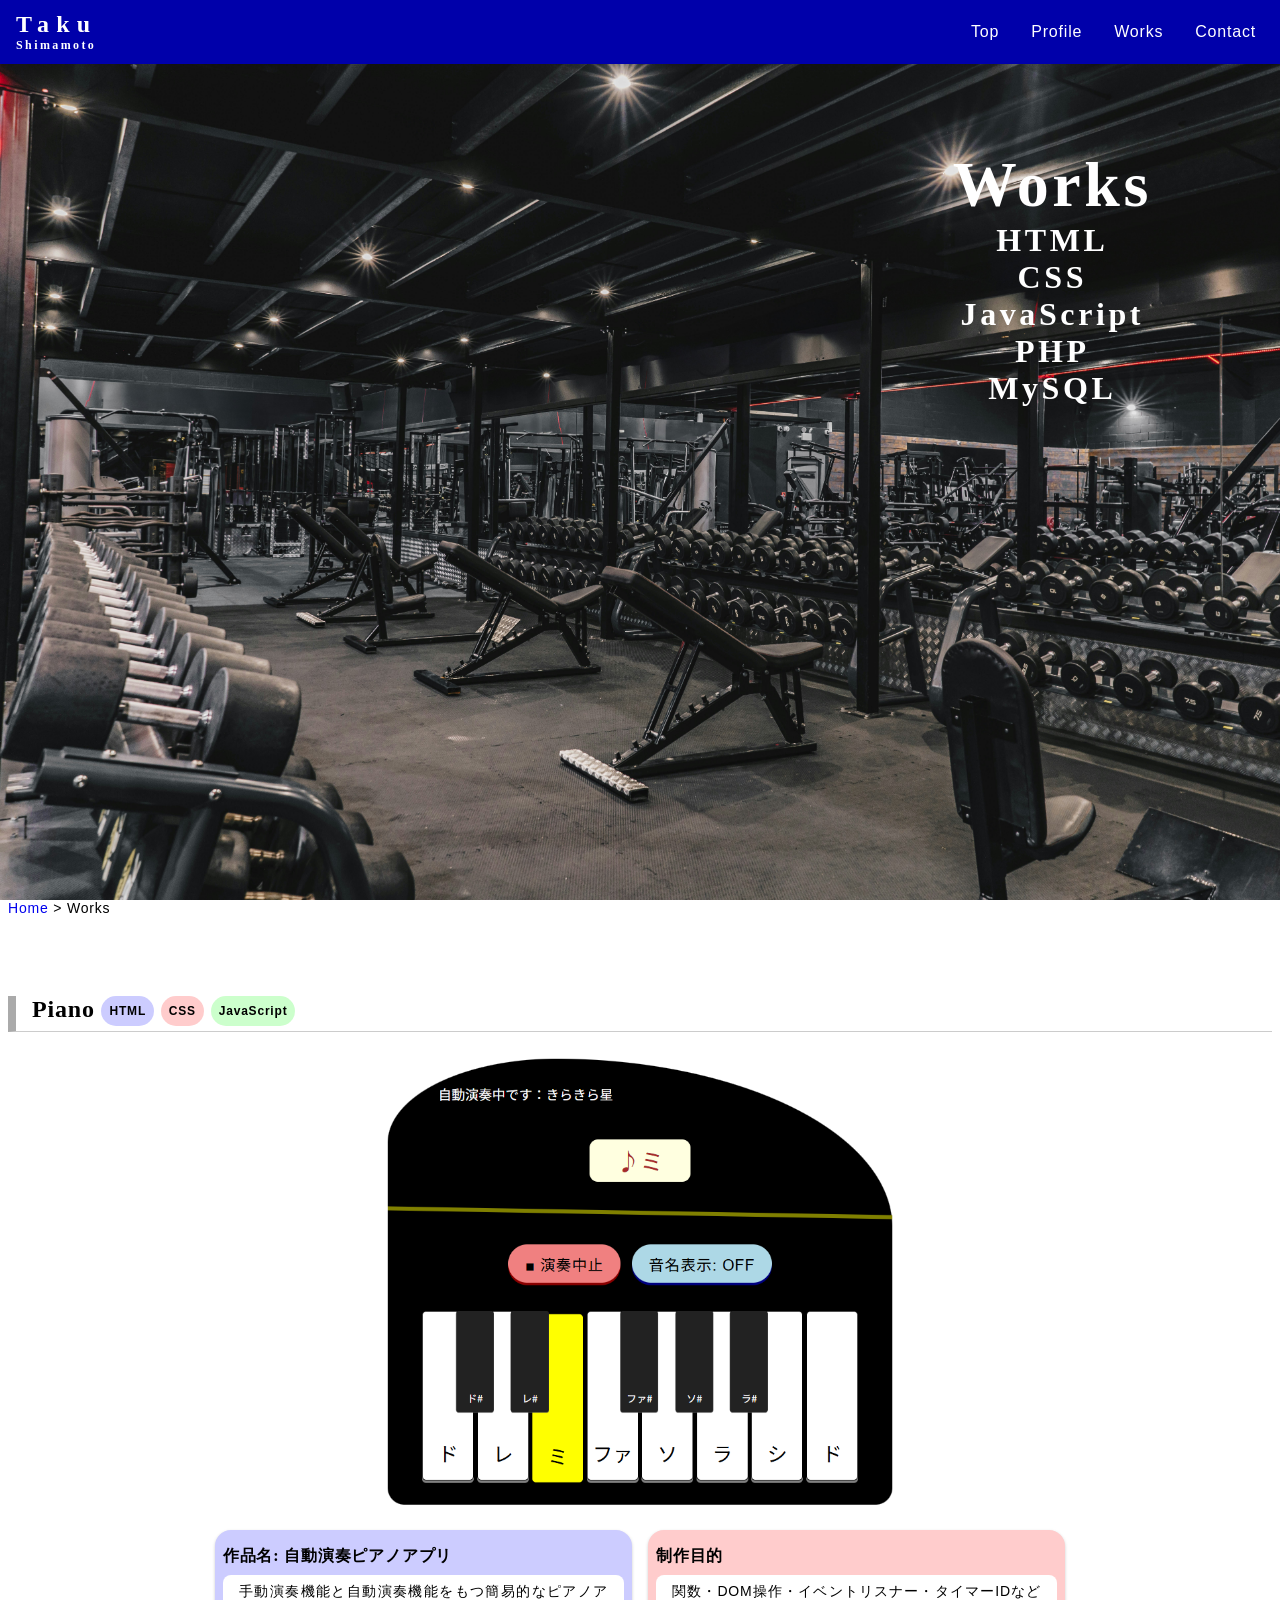
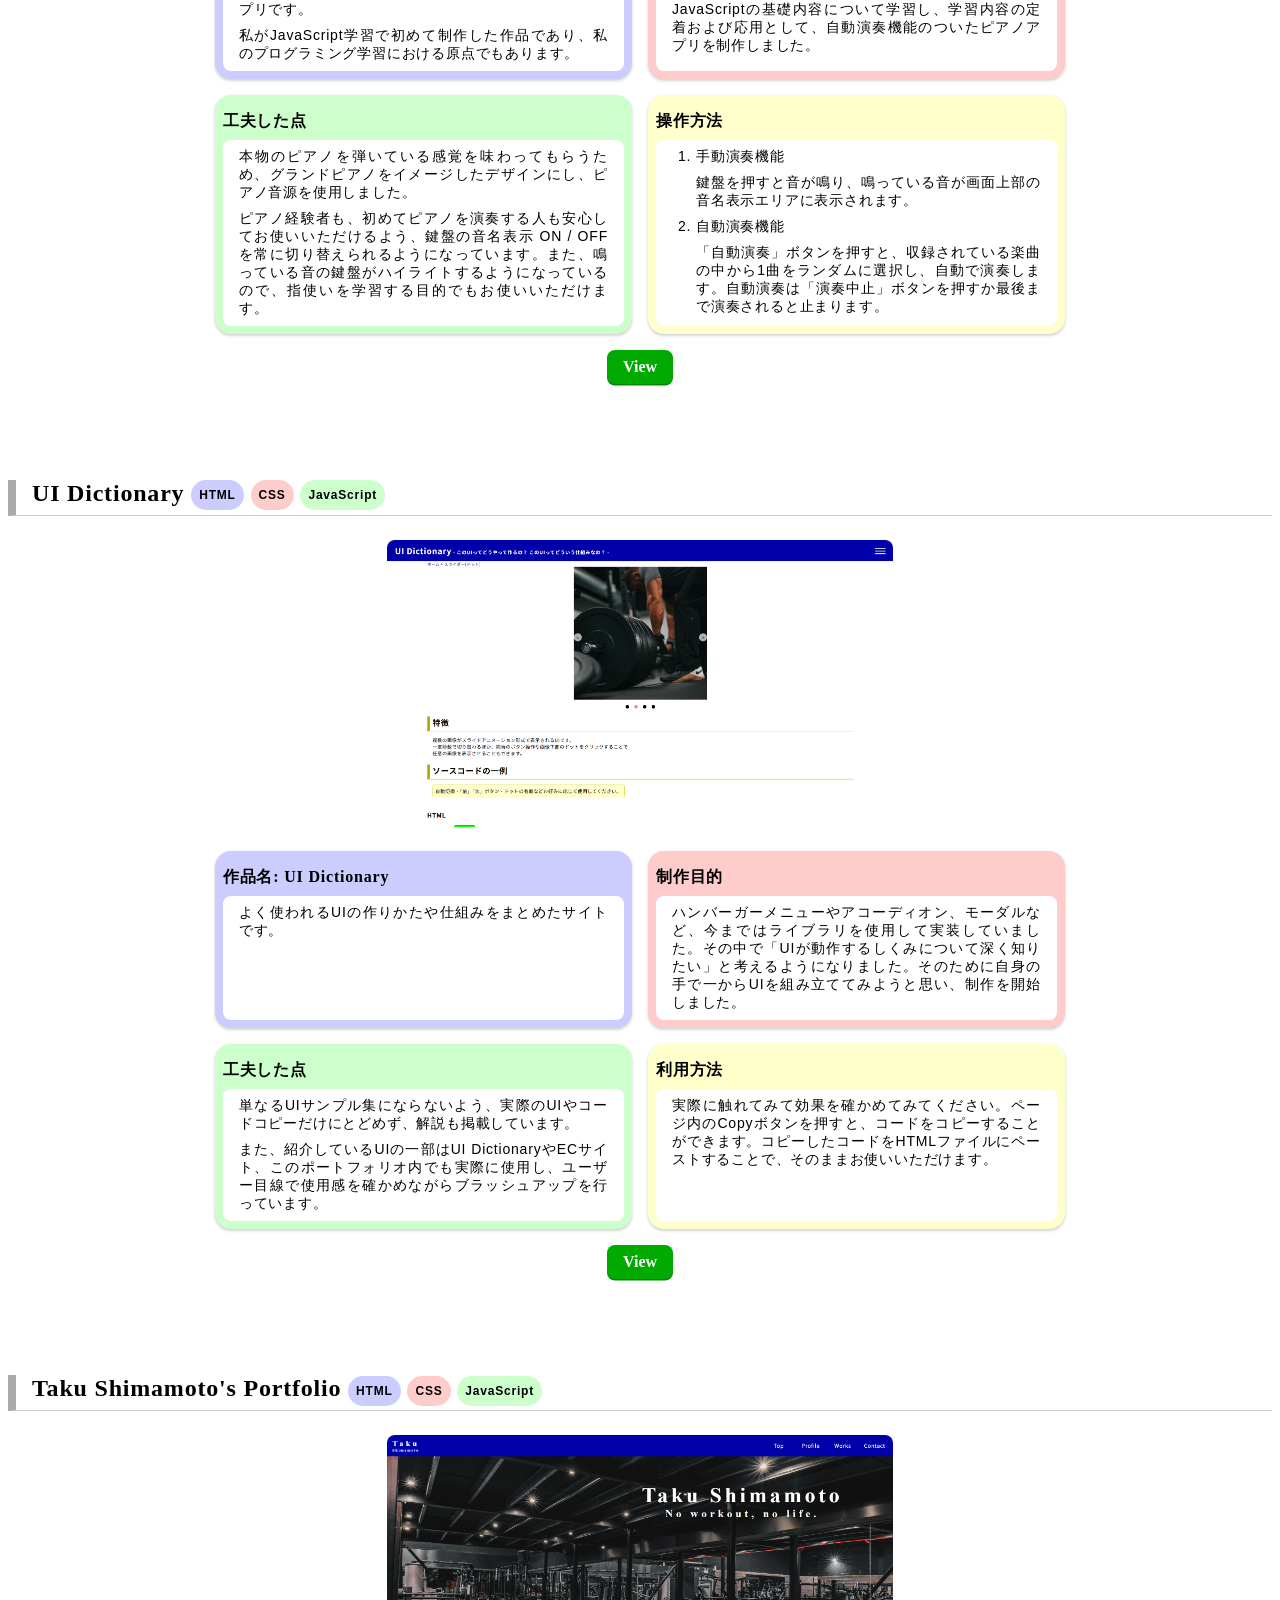
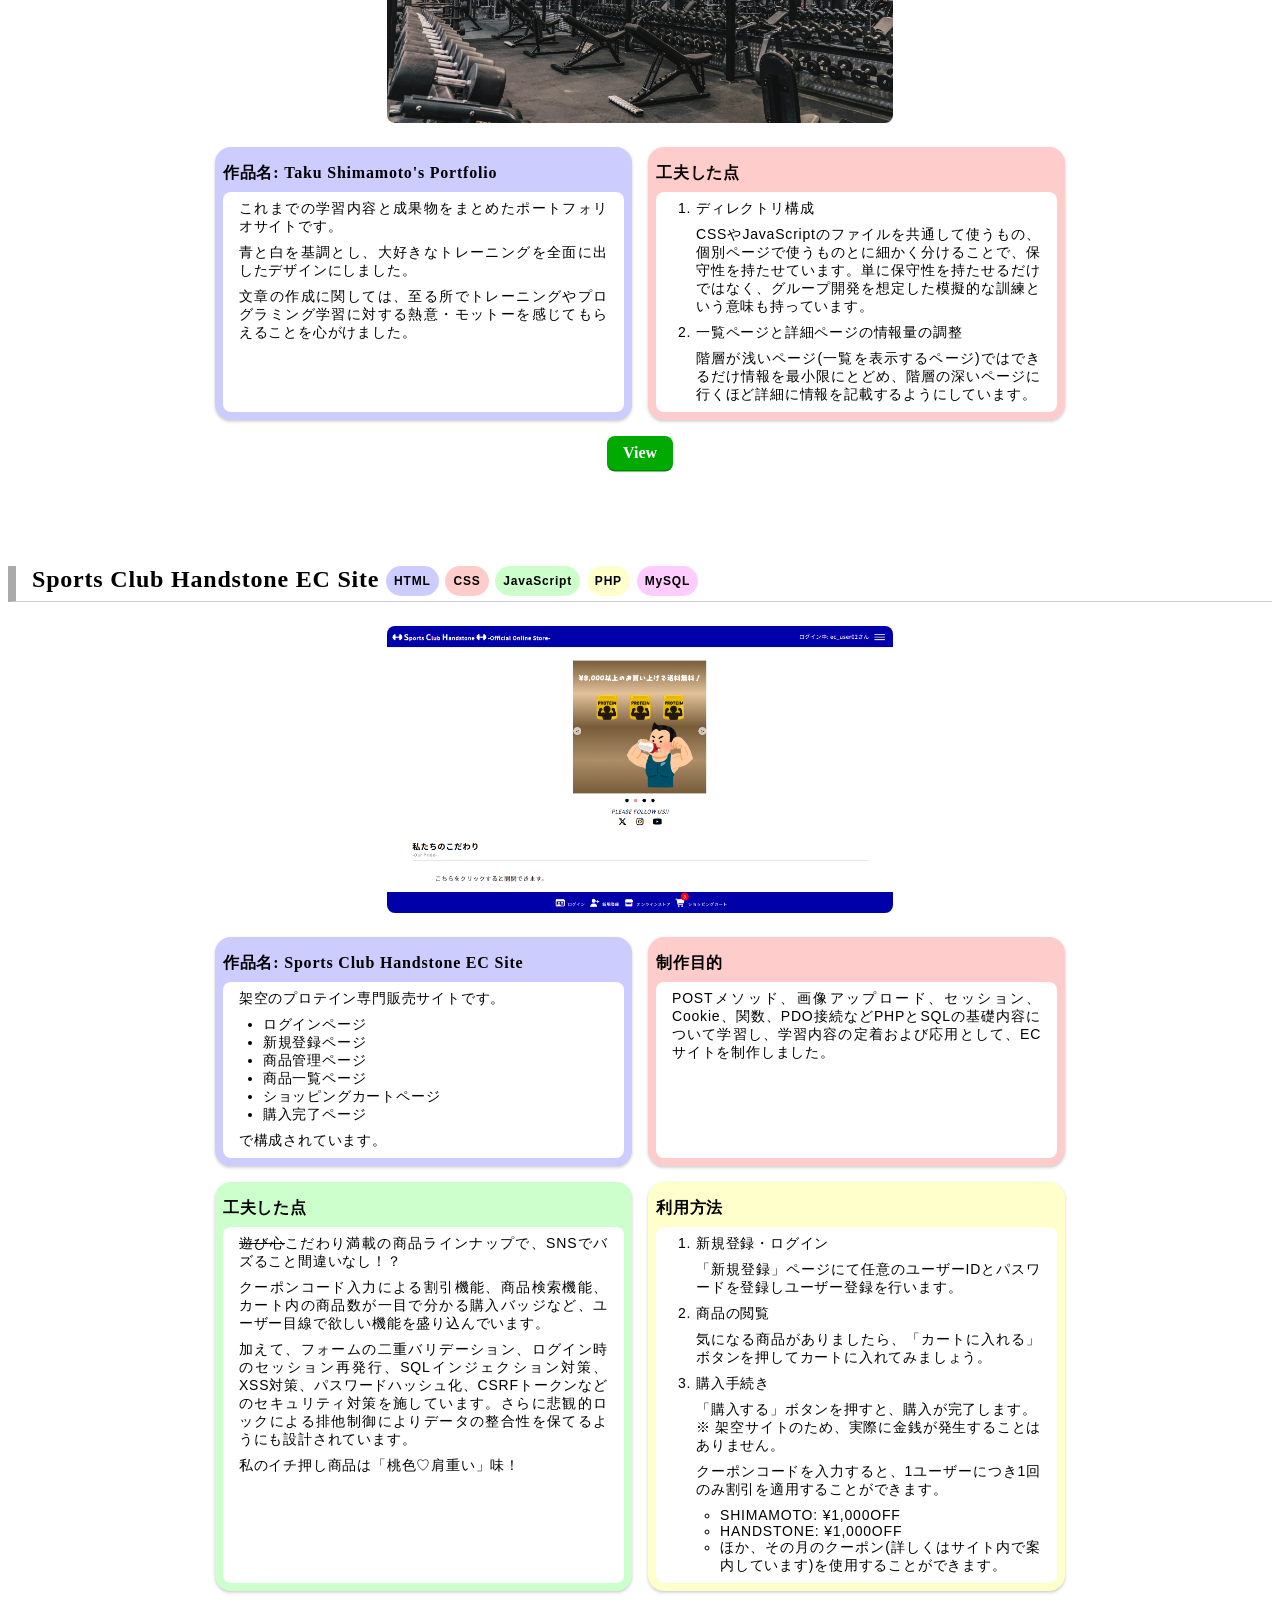
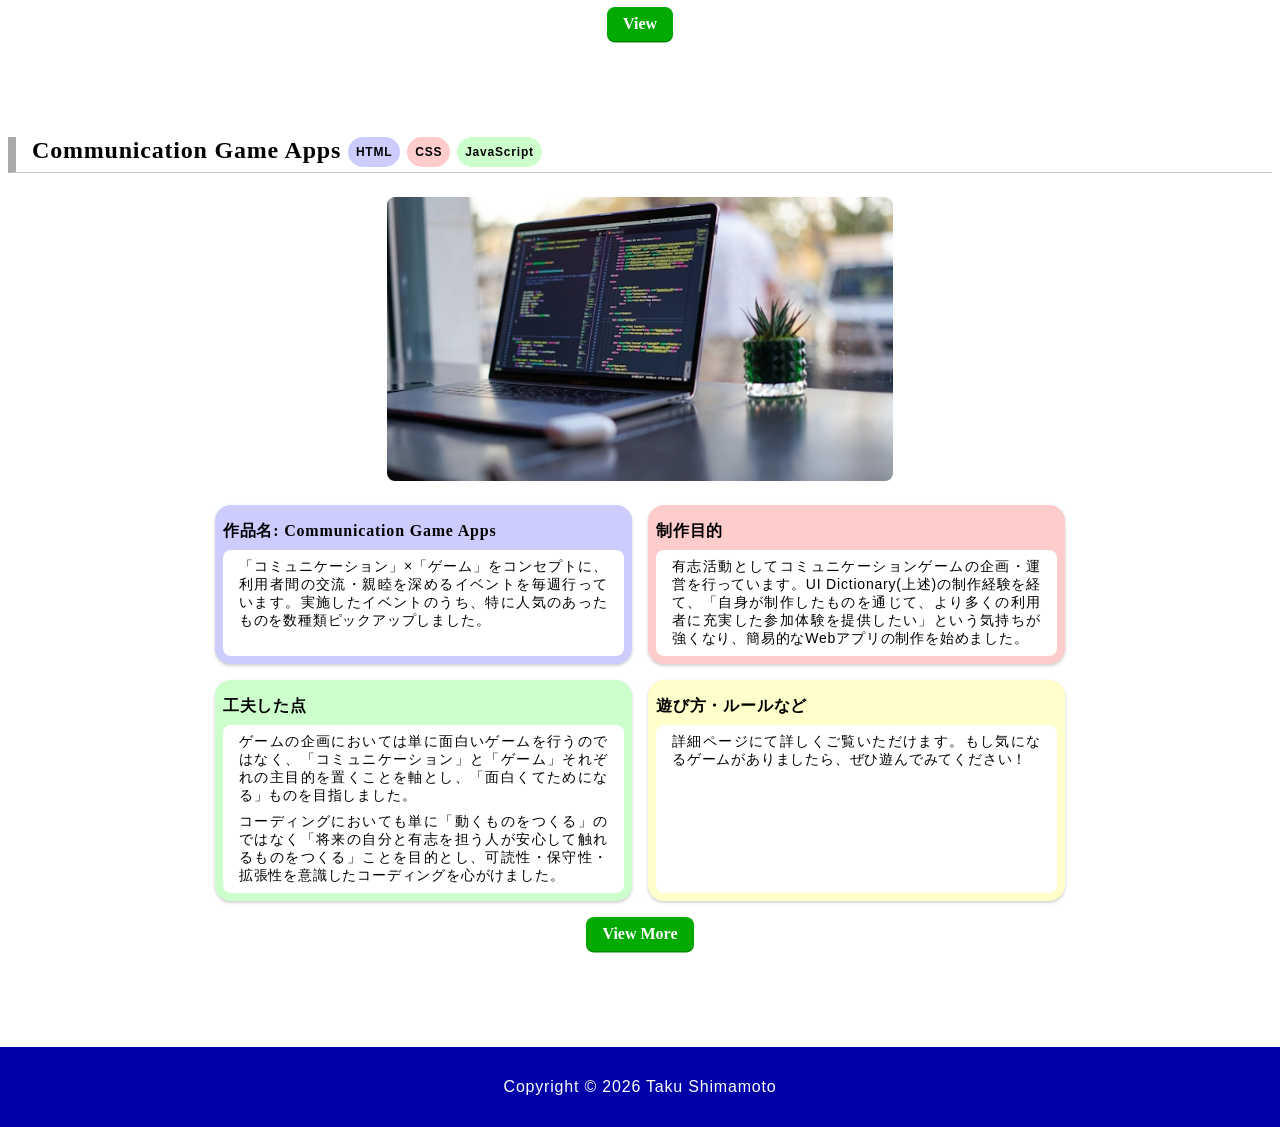
==== commit 1e6a93bc: "9/8" ====
--- a/works/index.html
+++ b/works/index.html
@@ -11,11 +11,11 @@
     <body>
         <header>
             <h1 class="header-left">
-                    <a href="../index.html">
-                        <span>Taku</span>
-                        <span>Shimamoto</span>
-                    </a>
-                </h1>
+                <a href="../index.html">
+                    <span>Taku</span>
+                    <span>Shimamoto</span>
+                </a>
+            </h1>
             <nav class="header-right">
                 <ul class="menu-list">
                     <li class="menu"><a href="#">Top</a></li>
@@ -110,7 +110,6 @@
                     <span class="tag html">HTML</span>
                     <span class="tag css">CSS</span>
                     <span class="tag javascript">JavaScript</span>
-                    <span class="tag others">GitHub</span>
                 </h3>
                 <a href="../../UI_dictionary/index.html" target="_blank" rel="noopener noreferrer">
                     <img class="work-img" src="../images/ui_dictionary.png" alt="UI Dictionary" />
@@ -120,18 +119,16 @@
                         <h4>作品名: UI Dictionary</h4>
                         <div class="card-text">
                             <p>
-                                よく使われるUIの作りかたや仕組みをまとめたサイトです。GitHubを使って複数人で制作・運営を行っています。
+                                よく使われるUIの作りかたや仕組みをまとめたサイトです。
                             </p>
                         </div>
                     </div>
                     <div class="card">
                         <h4>制作目的</h4>
                         <div class="card-text">
-                            <ol>
-                                <li>UI学習</li>
-                                <li>Web制作環境・共同開発環境の構築</li>
-                                <li>学習内容の還元</li>
-                            </ol>
+                            <p>
+                                ハンバーガーメニューやアコーディオン、モーダルなど、今まではライブラリを使用して実装していました。その中で「UIが動作するしくみについて深く知りたい」と考えるようになりました。そのために自身の手で一からUIを組み立ててみようと思い、制作を開始しました。
+                            </p>
                         </div>
                     </div>
                     <div class="card">
--- a/css/common.css
+++ b/css/common.css
@@ -186,22 +186,23 @@
     place-items: center;
 }
 
-@media (max-width: 376px) {
+@media (max-width: 501px) {
     .header-right {
         display: none;
     }
 
-    h2 {
-        right: 5%;
-        top: 5%;
-    }
-
-    h2 span:first-of-type {
-        font-size: var(--font-size-xx-large);
-    }
-
-    h2 span:last-of-type {
-        font-size: var(--font-size-large);
-    }
-
+    @media (max-width: 376px) {
+        h2 {
+            right: 5%;
+            top: 5%;
+        }
+
+        h2 span:first-of-type {
+            font-size: var(--font-size-xx-large);
+        }
+
+        h2 span:last-of-type {
+            font-size: var(--font-size-large);
+        }
+    }
 }
--- a/css/works.css
+++ b/css/works.css
@@ -129,12 +129,22 @@
     transform: translateY(0.1em);
 }
 
-@media (max-width: 376px) {
+@media (max-width: 769px) {
     section > a {
-        width: 100%;
+        width: 80%;
     }
 
     .card {
-        width: 100%;
+        width: 80%;
     }
-}+
+    @media (max-width: 376px) {
+        section > a {
+            width: 100%;
+        }
+
+        .card {
+            width: 100%;
+        }
+    }
+}
